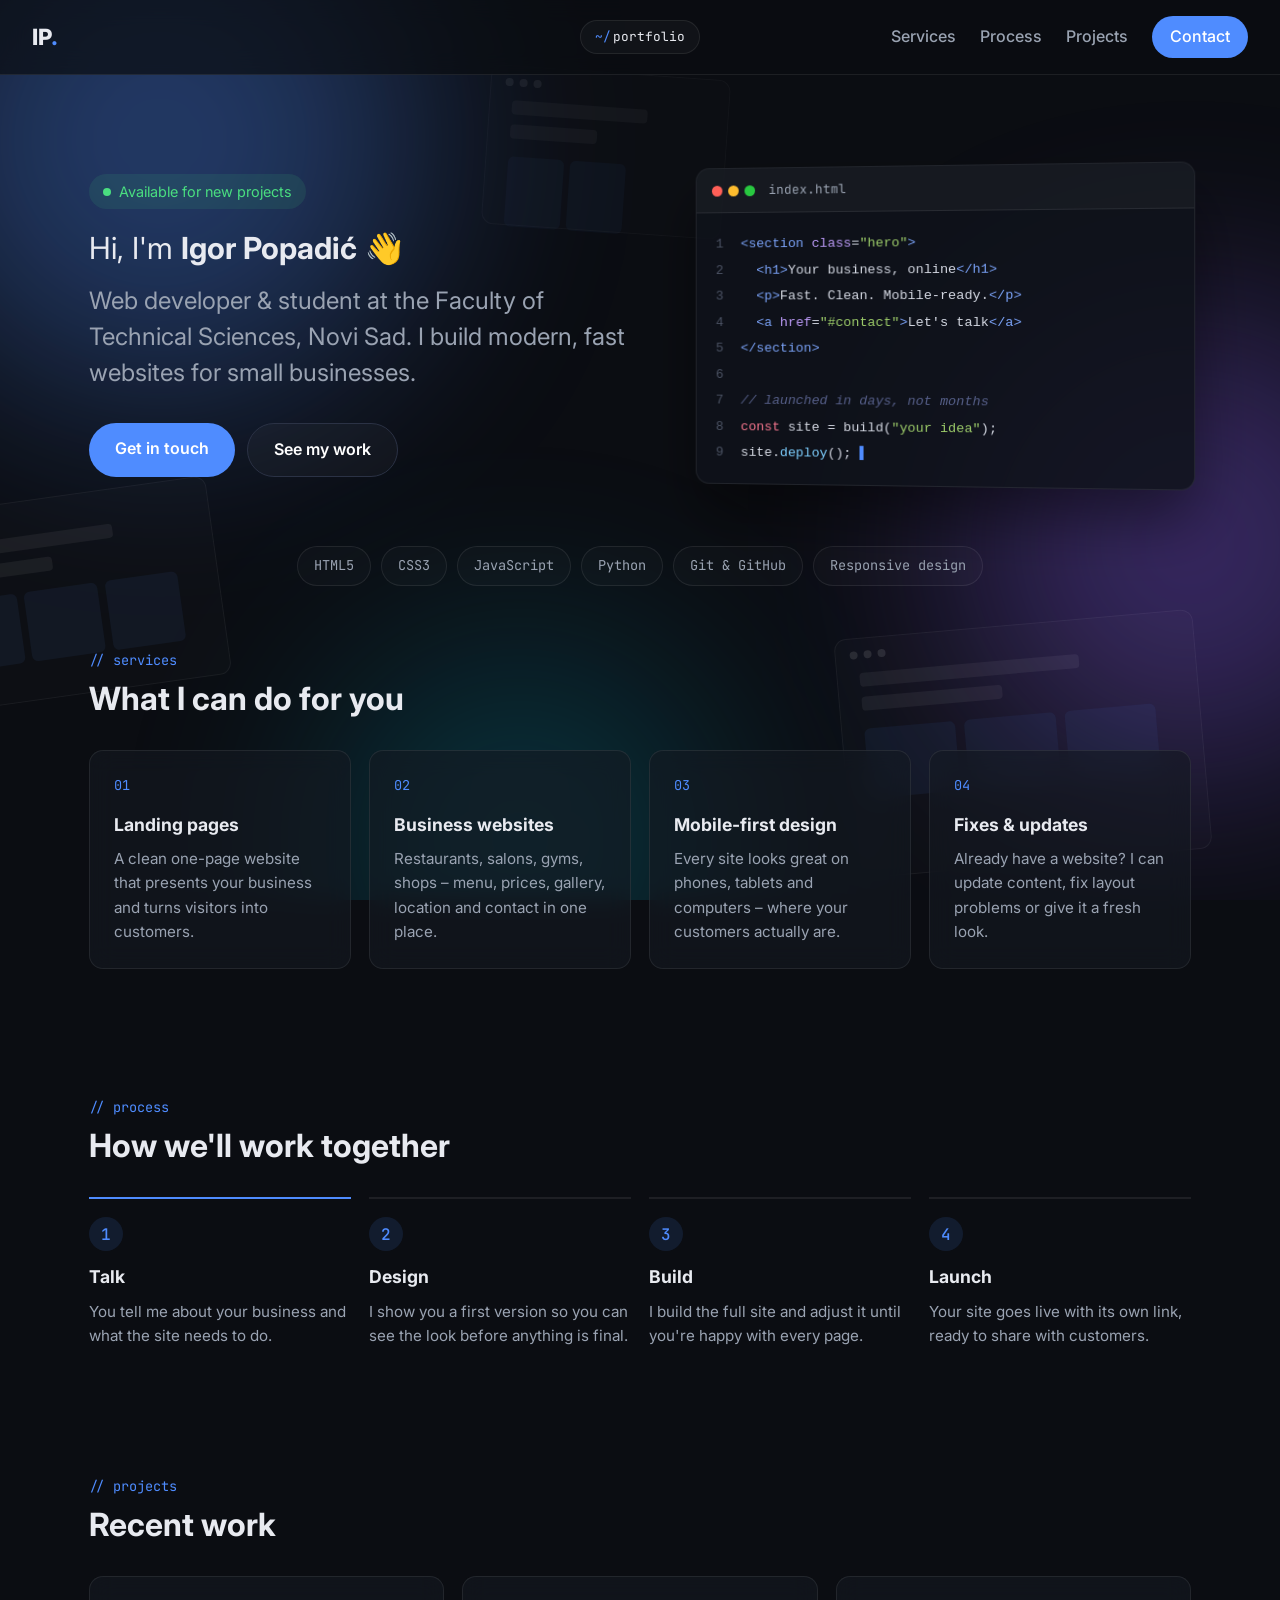
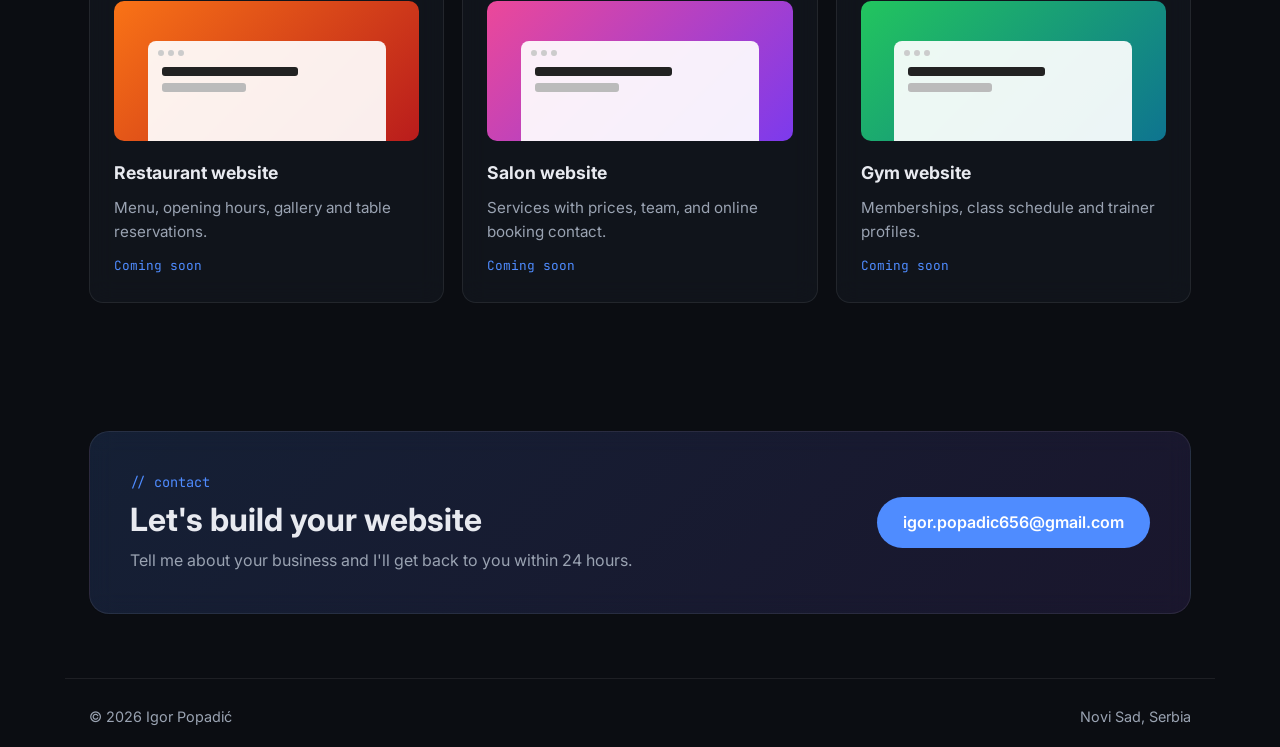
==== index.html @ db7d42ee "Add files via upload" ====
<!DOCTYPE html>
<html lang="en">
<head>
  <meta charset="UTF-8">
  <meta name="viewport" content="width=device-width, initial-scale=1.0">
  <title>Igor Popadić – Web Developer</title>
  <meta name="description" content="Igor Popadić – web developer building modern, fast websites for small businesses.">
  <link rel="preconnect" href="https://fonts.googleapis.com">
  <link rel="preconnect" href="https://fonts.gstatic.com" crossorigin>
  <link href="https://fonts.googleapis.com/css2?family=Inter:wght@400;500;600;800&family=JetBrains+Mono:wght@400;500&display=swap" rel="stylesheet">
  <link rel="stylesheet" href="style.css">
</head>
<body>

  <!-- ===== POZADINA: obojene "svjetlosti" i providne sjenke sajtova =====
       Ovo je samo ukras, ne utiče na sadržaj. Ako ti ne treba, obriši cijeli <div class="bg">. -->
  <div class="bg" aria-hidden="true">
    <div class="glow g1"></div>
    <div class="glow g2"></div>
    <div class="glow g3"></div>

    <div class="ghost w1"><i></i><b></b><b class="short"></b><span></span><span></span><span></span></div>
    <div class="ghost w2"><i></i><b></b><b class="short"></b><span></span><span></span></div>
    <div class="ghost w3"><i></i><b></b><b class="short"></b><span></span><span></span><span></span></div>
  </div>

  <!-- ===== NAVIGACIJA (meni na vrhu) ===== -->
  <header class="nav">
   <div class="nav-inner">
    <a href="#top" class="logo">IP<span>.</span></a>

    <!-- Sredina menija: natpis "portfolio" programerskim slovima -->
    <div class="nav-status">
      <span class="prompt">~/</span><span>portfolio</span>
    </div>

    <nav>
      <a href="#services">Services</a>
      <a href="#process">Process</a>
      <a href="#projects">Projects</a>
      <a href="#contact" class="btn btn-small">Contact</a>
    </nav>
   </div>
  </header>

  <!-- ===== HERO (prvo što posjetilac vidi): lijevo tekst, desno "editor" ===== -->
  <section class="hero" id="top">
    <div class="hero-text">
      <p class="tag"><span class="dot"></span> Available for new projects</p>
      <h1 class="hello">Hi, I'm <strong>Igor Popadić</strong> 👋</h1>
      <p class="subtitle">
        Web developer &amp; student at the Faculty of Technical Sciences, Novi Sad.
        I build modern, fast websites for small businesses.
      </p>
      <div class="hero-buttons">
        <a href="#contact" class="btn">Get in touch</a>
        <a href="#projects" class="btn btn-outline">See my work</a>
      </div>
    </div>

    <!-- Prozor koji izgleda kao VS Code -->
    <div class="editor" aria-hidden="true">
      <div class="editor-bar">
        <span class="dots"><i></i><i></i><i></i></span>
        <span class="file">index.html</span>
      </div>
<pre><code><span class="ln">1</span><span class="t">&lt;section</span> <span class="a">class</span>=<span class="s">"hero"</span><span class="t">&gt;</span>
<span class="ln">2</span>  <span class="t">&lt;h1&gt;</span>Your business, online<span class="t">&lt;/h1&gt;</span>
<span class="ln">3</span>  <span class="t">&lt;p&gt;</span>Fast. Clean. Mobile-ready.<span class="t">&lt;/p&gt;</span>
<span class="ln">4</span>  <span class="t">&lt;a</span> <span class="a">href</span>=<span class="s">"#contact"</span><span class="t">&gt;</span>Let's talk<span class="t">&lt;/a&gt;</span>
<span class="ln">5</span><span class="t">&lt;/section&gt;</span>
<span class="ln">6</span>
<span class="ln">7</span><span class="c">// launched in days, not months</span>
<span class="ln">8</span><span class="k">const</span> site = build(<span class="s">"your idea"</span>);
<span class="ln">9</span>site.<span class="f">deploy</span>(); <span class="cursor">▌</span></code></pre>
    </div>
  </section>

  <!-- ===== TEHNOLOGIJE (traka s alatima koje koristiš) ===== -->
  <div class="stack">
    <span>HTML5</span>
    <span>CSS3</span>
    <span>JavaScript</span>
    <span>Python</span>
    <span>Git &amp; GitHub</span>
    <span>Responsive design</span>
  </div>

  <!-- ===== USLUGE (šta nudiš) ===== -->
  <section id="services">
    <div class="section-head">
      <p class="eyebrow">// services</p>
      <h2>What I can do for you</h2>
    </div>
    <div class="grid grid-4">
      <div class="card">
        <div class="icon">01</div>
        <h3>Landing pages</h3>
        <p>A clean one-page website that presents your business and turns visitors into customers.</p>
      </div>
      <div class="card">
        <div class="icon">02</div>
        <h3>Business websites</h3>
        <p>Restaurants, salons, gyms, shops – menu, prices, gallery, location and contact in one place.</p>
      </div>
      <div class="card">
        <div class="icon">03</div>
        <h3>Mobile-first design</h3>
        <p>Every site looks great on phones, tablets and computers – where your customers actually are.</p>
      </div>
      <div class="card">
        <div class="icon">04</div>
        <h3>Fixes &amp; updates</h3>
        <p>Already have a website? I can update content, fix layout problems or give it a fresh look.</p>
      </div>
    </div>
  </section>

  <!-- ===== KAKO RADIŠ (proces u 4 koraka) ===== -->
  <section id="process">
    <div class="section-head">
      <p class="eyebrow">// process</p>
      <h2>How we'll work together</h2>
    </div>
    <ol class="steps">
      <li>
        <span class="step-num">1</span>
        <h3>Talk</h3>
        <p>You tell me about your business and what the site needs to do.</p>
      </li>
      <li>
        <span class="step-num">2</span>
        <h3>Design</h3>
        <p>I show you a first version so you can see the look before anything is final.</p>
      </li>
      <li>
        <span class="step-num">3</span>
        <h3>Build</h3>
        <p>I build the full site and adjust it until you're happy with every page.</p>
      </li>
      <li>
        <span class="step-num">4</span>
        <h3>Launch</h3>
        <p>Your site goes live with its own link, ready to share with customers.</p>
      </li>
    </ol>
  </section>

  <!-- ===== PROJEKTI (ovdje dodaješ svoje radove) ===== -->
  <section id="projects">
    <div class="section-head">
      <p class="eyebrow">// projects</p>
      <h2>Recent work</h2>
    </div>
    <div class="grid grid-3">
      <!-- Kad napravimo novi sajt, kopiraš jedan ovakav "card" blok i promijeniš tekst i link -->
      <div class="card project">
        <div class="project-preview p1">
          <div class="mini"><i></i><b></b><b class="short"></b></div>
        </div>
        <h3>Restaurant website</h3>
        <p>Menu, opening hours, gallery and table reservations.</p>
        <span class="soon">Coming soon</span>
      </div>
      <div class="card project">
        <div class="project-preview p2">
          <div class="mini"><i></i><b></b><b class="short"></b></div>
        </div>
        <h3>Salon website</h3>
        <p>Services with prices, team, and online booking contact.</p>
        <span class="soon">Coming soon</span>
      </div>
      <div class="card project">
        <div class="project-preview p3">
          <div class="mini"><i></i><b></b><b class="short"></b></div>
        </div>
        <h3>Gym website</h3>
        <p>Memberships, class schedule and trainer profiles.</p>
        <span class="soon">Coming soon</span>
      </div>
    </div>
  </section>

  <!-- ===== KONTAKT ===== -->
  <section id="contact">
    <div class="contact-box">
      <div>
        <p class="eyebrow">// contact</p>
        <h2>Let's build your website</h2>
        <p>Tell me about your business and I'll get back to you within 24 hours.</p>
      </div>
      <a href="mailto:igor.popadic656@gmail.com" class="btn">igor.popadic656@gmail.com</a>
    </div>
  </section>

  <footer>
    <span>© <span id="year"></span> Igor Popadić</span>
    <span>Novi Sad, Serbia</span>
  </footer>

  <script>
    // Automatski upisuje trenutnu godinu u footer
    document.getElementById("year").textContent = new Date().getFullYear();  </script>
</body>
</html>
---- style.css ----
/* ===== OSNOVNE BOJE I PODEŠAVANJA =====
   Ako hoćeš drugu boju sajta, promijeni samo --accent ispod. */
:root {
  --bg: #0b0d12;
  --card: rgba(21, 25, 34, 0.6);
  --border: rgba(255, 255, 255, 0.08);
  --text: #e8eaf0;
  --muted: #9aa3b2;
  --accent: #4f8cff;
  --radius: 14px;
  --mono: "JetBrains Mono", monospace;
}

* { box-sizing: border-box; margin: 0; padding: 0; }

html { scroll-behavior: smooth; }

body {
  font-family: "Inter", system-ui, sans-serif;
  background: var(--bg);
  color: var(--text);
  line-height: 1.6;
}

a { color: inherit; text-decoration: none; }

section {
  max-width: 1150px;
  margin: 0 auto;
  padding: 64px 24px;
}

h2 { font-size: 2rem; line-height: 1.2; }
h3 { font-size: 1.1rem; margin-bottom: 8px; }

/* Naslov sekcije: mali "komentar" iznad velikog naslova */
.section-head { margin-bottom: 32px; }
.eyebrow {
  font-family: var(--mono);
  font-size: 0.85rem;
  color: var(--accent);
  margin-bottom: 8px;
}

/* ===== POZADINA (svjetlosti + sjenke sajtova) ===== */
.bg {
  position: fixed;
  inset: 0;
  z-index: -1;          /* stoji iza svega */
  overflow: hidden;
  pointer-events: none; /* ne smeta klikovima */
}

/* Obojene mrlje svjetlosti */
.glow {
  position: absolute;
  border-radius: 50%;
  filter: blur(110px);
  opacity: 0.35;
  animation: float 18s ease-in-out infinite alternate;
}
.g1 { width: 520px; height: 520px; background: #4f8cff; top: -120px; left: -100px; }
.g2 { width: 460px; height: 460px; background: #8b5cf6; top: 35%; right: -140px; animation-delay: -6s; }
.g3 { width: 400px; height: 400px; background: #06b6d4; bottom: -140px; left: 25%; opacity: 0.22; animation-delay: -12s; }

/* Providni "prozori" sajtova */
.ghost {
  position: absolute;
  width: 360px;
  height: 240px;
  border: 1px solid rgba(255, 255, 255, 0.07);
  border-radius: 12px;
  background: rgba(255, 255, 255, 0.02);
  padding: 34px 22px 22px;
  opacity: 0.7;
  animation: drift 22s ease-in-out infinite alternate;
}
.ghost i {
  position: absolute;
  top: 12px; left: 14px;
  width: 8px; height: 8px;
  border-radius: 50%;
  background: rgba(255, 255, 255, 0.15);
  box-shadow: 14px 0 rgba(255, 255, 255, 0.15), 28px 0 rgba(255, 255, 255, 0.15);
}
.ghost b {
  display: block;
  height: 14px;
  width: 70%;
  margin-bottom: 10px;
  border-radius: 4px;
  background: rgba(255, 255, 255, 0.08);
}
.ghost b.short { width: 45%; margin-bottom: 18px; }
.ghost span {
  display: inline-block;
  width: 29%;
  height: 70px;
  margin-right: 3%;
  border-radius: 6px;
  background: rgba(79, 140, 255, 0.09);
}
.w1 { top: 55%; left: -80px; transform: rotate(-8deg); width: 300px; height: 200px; }
.w2 { top: 8%;  left: 38%;  transform: rotate(4deg); width: 240px; height: 160px; opacity: 0.4; animation-delay: -7s; }
.w3 { bottom: 4%; right: 6%; transform: rotate(-5deg); animation-delay: -14s; }

@keyframes float { to { transform: translate(60px, 40px) scale(1.1); } }
@keyframes drift { to { translate: 0 -30px; } }

/* ===== NAVIGACIJA ===== */
.nav {
  position: sticky;
  top: 0;
  z-index: 10;
  background: rgba(11, 13, 18, 0.7);
  backdrop-filter: blur(12px);
  border-bottom: 1px solid var(--border);
}
/* meni ide preko cijele širine: lijevo logo, sredina terminal, desno linkovi */
.nav-inner {
  padding: 16px 32px;
  display: grid;
  grid-template-columns: 1fr auto 1fr; /* lijevo logo, sredina status, desno meni */
  align-items: center;
  gap: 20px;
}
.nav-inner nav { justify-self: end; }
.nav-status {
  display: flex;
  align-items: center;
  gap: 2px;
  font-family: var(--mono);
  font-size: 0.8rem;
  color: var(--muted);
  padding: 6px 14px;
  border: 1px solid var(--border);
  border-radius: 999px;
  background: rgba(255, 255, 255, 0.03);
}
.nav-status .prompt { color: var(--accent); }
.nav-status span:nth-child(2) { color: var(--text); }
.logo { font-weight: 800; font-size: 1.4rem; }
.logo span { color: var(--accent); }
.nav nav { display: flex; gap: 24px; align-items: center; }
.nav nav a { color: var(--muted); font-weight: 500; }
.nav nav a:hover { color: var(--text); }

/* ===== DUGMAD ===== */
.btn {
  display: inline-block;
  background: var(--accent);
  color: #fff !important;
  padding: 13px 26px;
  border-radius: 999px;
  font-weight: 600;
  transition: transform 0.2s, box-shadow 0.2s;
}
.btn:hover {
  transform: translateY(-2px);
  box-shadow: 0 8px 24px rgba(79, 140, 255, 0.35);
}
.btn-small { padding: 8px 18px; }
.btn-outline {
  background: rgba(255, 255, 255, 0.03);
  border: 1px solid #2b3245;
}

/* ===== HERO: dvije kolone ===== */
.hero {
  display: grid;
  grid-template-columns: 1.1fr 1fr;
  gap: 48px;
  align-items: center;
  padding-top: 90px;
  padding-bottom: 60px;
}
.tag {
  display: inline-flex;
  align-items: center;
  gap: 8px;
  color: #4ade80;
  background: rgba(74, 222, 128, 0.1);
  padding: 6px 14px;
  border-radius: 999px;
  font-size: 0.9rem;
  margin-bottom: 20px;
}
.dot {
  width: 8px; height: 8px;
  border-radius: 50%;
  background: #4ade80;
  animation: pulse 2s infinite;
}
@keyframes pulse {
  0%   { box-shadow: 0 0 0 0 rgba(74, 222, 128, 0.6); }
  100% { box-shadow: 0 0 0 10px rgba(74, 222, 128, 0); }
}
/* "Hi, I'm Igor Popadić" — mala slova, ime malo deblje */
.hero h1.hello {
  font-size: 1.9rem;
  font-weight: 400;
  line-height: 1.3;
  color: var(--text);
  background: none;
  -webkit-background-clip: initial;
  background-clip: initial;
  margin-bottom: 14px;
}
.hello strong {
  font-weight: 700;
  color: var(--text);
}
.hero h1 {
  font-size: clamp(2.6rem, 6vw, 4.6rem);
  font-weight: 800;
  line-height: 1.05;
  background: linear-gradient(90deg, #fff, var(--accent));
  -webkit-background-clip: text;
  background-clip: text;
  color: transparent;
}
.subtitle {
  font-size: 1.5rem;
  line-height: 1.5;
  color: var(--muted);
  max-width: 560px;
  margin: 0 0 32px;
}
.hero-buttons { display: flex; gap: 12px; flex-wrap: wrap; }

/* ===== EDITOR PROZOR (kao VS Code) ===== */
.editor {
  background: rgba(15, 18, 26, 0.85);
  border: 1px solid var(--border);
  border-radius: var(--radius);
  box-shadow: 0 30px 60px rgba(0, 0, 0, 0.45);
  overflow: hidden;
  transform: perspective(1200px) rotateY(-6deg);
}
.editor-bar {
  display: flex;
  align-items: center;
  gap: 14px;
  padding: 12px 16px;
  background: rgba(255, 255, 255, 0.03);
  border-bottom: 1px solid var(--border);
}
.dots { display: flex; gap: 6px; }
.dots i { width: 11px; height: 11px; border-radius: 50%; background: #ff5f57; }
.dots i:nth-child(2) { background: #febc2e; }
.dots i:nth-child(3) { background: #28c840; }
.file {
  font-family: var(--mono);
  font-size: 0.8rem;
  color: var(--muted);
}
.editor pre {
  padding: 18px 20px;
  font-family: var(--mono);
  font-size: 0.85rem;
  line-height: 1.8;
  overflow-x: auto;
  color: #d4d8e2;
}
.ln { display: inline-block; width: 26px; color: #4a5162; user-select: none; }
.t { color: #7aa2f7; }   /* tagovi */
.a { color: #bb9af7; }   /* atributi */
.s { color: #9ece6a; }   /* tekst u navodnicima */
.c { color: #565f89; font-style: italic; } /* komentar */
.k { color: #f7768e; }   /* ključna riječ */
.f { color: #7dcfff; }   /* funkcija */
.cursor { color: var(--accent); animation: blink 1s steps(1) infinite; }
@keyframes blink { 50% { opacity: 0; } }

/* ===== TRAKA S TEHNOLOGIJAMA ===== */
.stack {
  max-width: 1150px;
  margin: 0 auto;
  padding: 0 24px;
  display: flex;
  flex-wrap: wrap;
  gap: 10px;
  justify-content: center;
}
.stack span {
  font-family: var(--mono);
  font-size: 0.85rem;
  color: var(--muted);
  padding: 8px 16px;
  border: 1px solid var(--border);
  border-radius: 999px;
  background: rgba(255, 255, 255, 0.02);
}

/* ===== KARTICE ===== */
.grid { display: grid; gap: 18px; }
.grid-4 { grid-template-columns: repeat(4, 1fr); }
.grid-3 { grid-template-columns: repeat(3, 1fr); }

.card {
  background: var(--card);
  backdrop-filter: blur(12px);
  border: 1px solid var(--border);
  border-radius: var(--radius);
  padding: 24px;
  transition: transform 0.2s, border-color 0.2s;
}
.card:hover { transform: translateY(-4px); border-color: var(--accent); }
.card p { color: var(--muted); font-size: 0.95rem; }
.icon {
  font-family: var(--mono);
  font-size: 0.85rem;
  color: var(--accent);
  margin-bottom: 14px;
}

/* ===== PROCES (4 koraka) ===== */
.steps {
  list-style: none;
  display: grid;
  grid-template-columns: repeat(4, 1fr);
  gap: 18px;
  counter-reset: none;
}
.steps li {
  position: relative;
  padding-top: 18px;
  border-top: 2px solid var(--border);
}
.steps li:first-child { border-top-color: var(--accent); }
.step-num {
  display: inline-flex;
  align-items: center;
  justify-content: center;
  width: 34px; height: 34px;
  border-radius: 50%;
  background: rgba(79, 140, 255, 0.12);
  color: var(--accent);
  font-family: var(--mono);
  font-weight: 500;
  margin-bottom: 12px;
}
.steps p { color: var(--muted); font-size: 0.95rem; }

/* ===== PROJEKTI ===== */
.project-preview {
  height: 140px;
  border-radius: 10px;
  margin-bottom: 18px;
  display: flex;
  align-items: flex-end;
  justify-content: center;
  overflow: hidden;
}
.p1 { background: linear-gradient(135deg, #f97316, #b91c1c); }
.p2 { background: linear-gradient(135deg, #ec4899, #7c3aed); }
.p3 { background: linear-gradient(135deg, #22c55e, #0e7490); }

/* mali "sajt" unutar slike projekta */
.mini {
  position: relative;
  width: 78%;
  height: 100px;
  background: rgba(255, 255, 255, 0.92);
  border-radius: 8px 8px 0 0;
  padding: 26px 14px 0;
}
.mini i {
  position: absolute;
  top: 9px; left: 10px;
  width: 6px; height: 6px;
  border-radius: 50%;
  background: #ccc;
  box-shadow: 10px 0 #ccc, 20px 0 #ccc;
}
.mini b {
  display: block;
  height: 9px;
  width: 65%;
  border-radius: 3px;
  background: #222;
  margin-bottom: 7px;
}
.mini b.short { width: 40%; background: #bbb; }

.soon {
  display: inline-block;
  margin-top: 12px;
  font-family: var(--mono);
  font-size: 0.8rem;
  color: var(--accent);
}

/* ===== KONTAKT ===== */
.contact-box {
  display: flex;
  justify-content: space-between;
  align-items: center;
  gap: 24px;
  flex-wrap: wrap;
  padding: 40px;
  border-radius: 20px;
  border: 1px solid var(--border);
  background: linear-gradient(135deg, rgba(79, 140, 255, 0.15), rgba(139, 92, 246, 0.12));
  backdrop-filter: blur(12px);
}
.contact-box p:not(.eyebrow) { color: var(--muted); margin-top: 8px; }

footer {
  max-width: 1150px;
  margin: 0 auto;
  display: flex;
  justify-content: space-between;
  padding: 26px 24px 36px;
  color: var(--muted);
  border-top: 1px solid var(--border);
  font-size: 0.9rem;
}

/* ===== TABLET ===== */
@media (max-width: 960px) {
  .hero { grid-template-columns: 1fr; padding-top: 60px; }
  .editor { transform: none; }
  .nav-status { display: none; }
  .nav-inner { grid-template-columns: 1fr auto; }
  .grid-4, .steps { grid-template-columns: repeat(2, 1fr); }
  .grid-3 { grid-template-columns: 1fr 1fr; }
}

/* ===== TELEFON ===== */
@media (max-width: 600px) {
  .nav-inner { padding: 12px 18px; }
  .nav nav { gap: 14px; }
  .nav nav a:not(.btn) { display: none; }
  section { padding: 48px 18px; }
  .grid-4, .grid-3, .steps { grid-template-columns: 1fr; }
  .contact-box { padding: 28px; }
  footer { flex-direction: column; gap: 6px; }
}
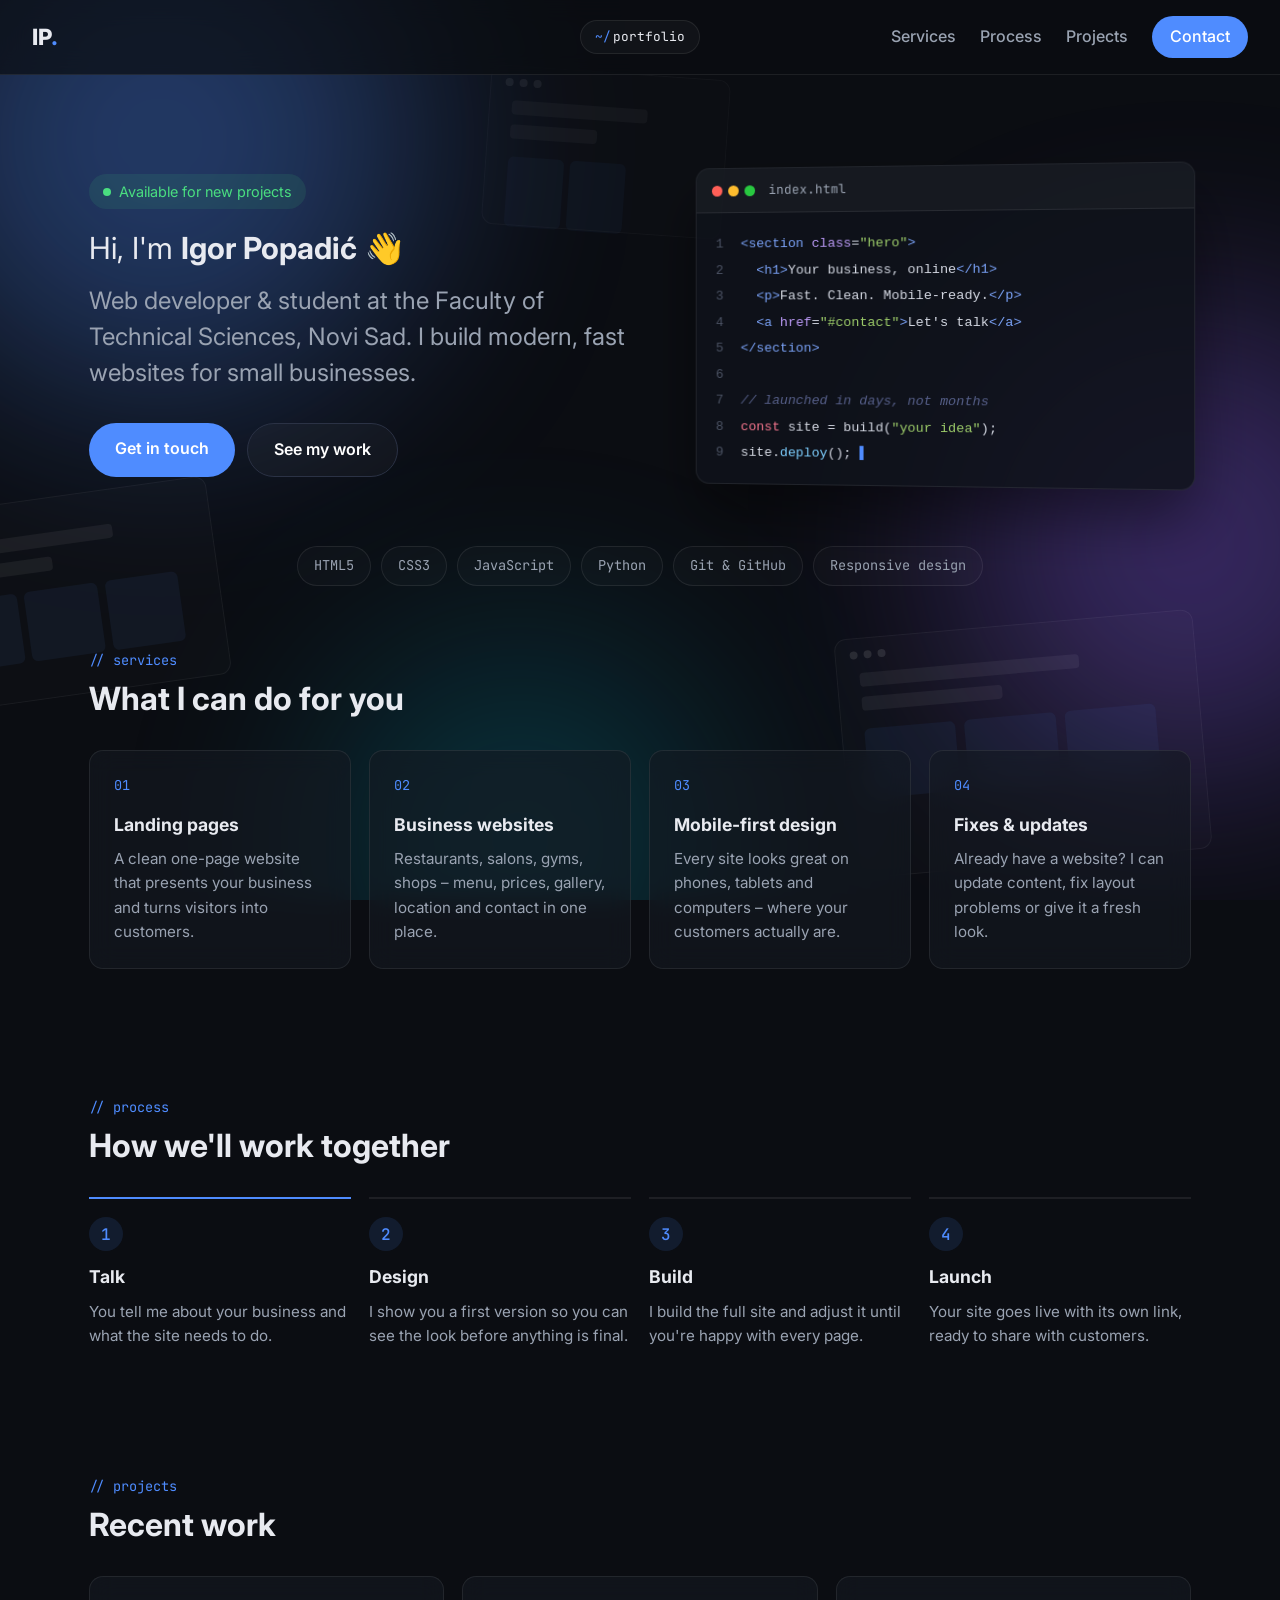
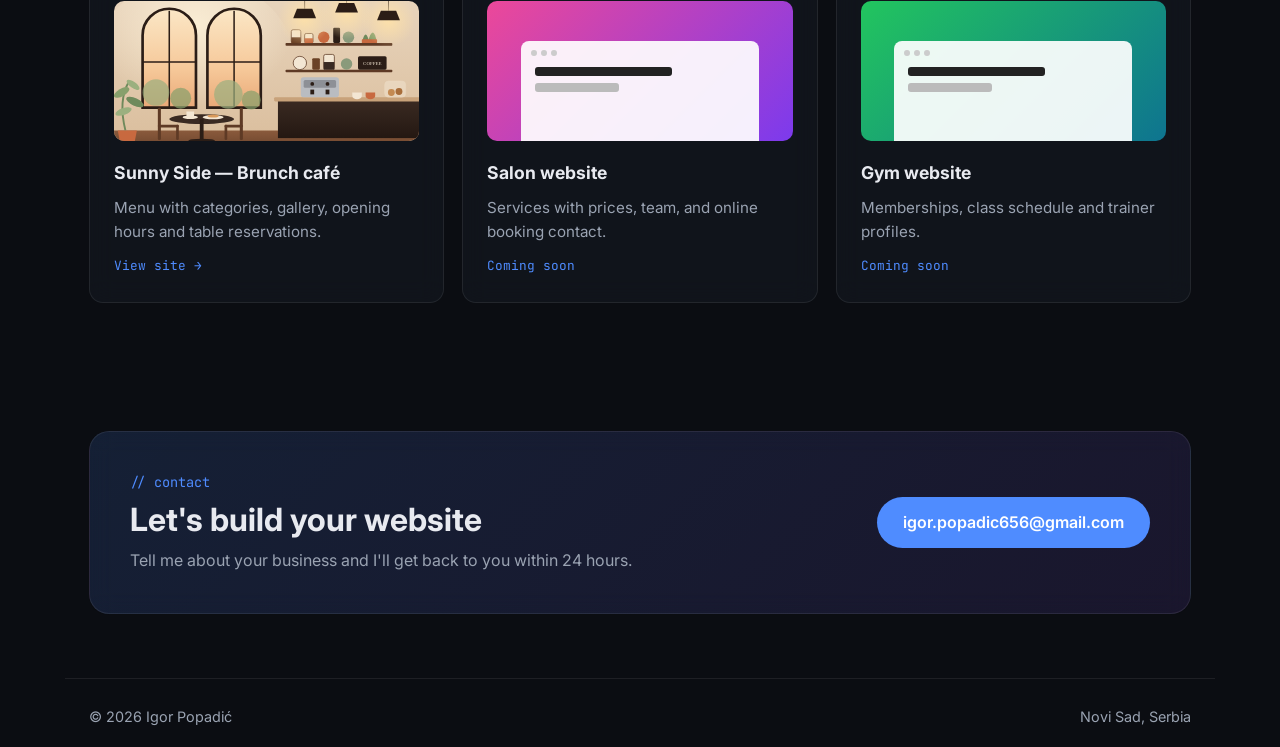
==== commit f3eb87b3: "Add files via upload" ====
--- a/index.html
+++ b/index.html
@@ -154,14 +154,14 @@
     </div>
     <div class="grid grid-3">
       <!-- Kad napravimo novi sajt, kopiraš jedan ovakav "card" blok i promijeniš tekst i link -->
-      <div class="card project">
-        <div class="project-preview p1">
-          <div class="mini"><i></i><b></b><b class="short"></b></div>
+      <a class="card project" href="cafe/index.html" target="_blank">
+        <div class="project-preview shot">
+          <img src="cafe/img/interior.svg" alt="Sunny Side café website">
         </div>
-        <h3>Restaurant website</h3>
-        <p>Menu, opening hours, gallery and table reservations.</p>
-        <span class="soon">Coming soon</span>
-      </div>
+        <h3>Sunny Side — Brunch café</h3>
+        <p>Menu with categories, gallery, opening hours and table reservations.</p>
+        <span class="soon">View site →</span>
+      </a>
       <div class="card project">
         <div class="project-preview p2">
           <div class="mini"><i></i><b></b><b class="short"></b></div>
--- a/style.css
+++ b/style.css
@@ -353,6 +353,14 @@
   overflow: hidden;
 }
 .p1 { background: linear-gradient(135deg, #f97316, #b91c1c); }
+/* pravi projekat: slika sajta koja se malo uveća na hover */
+.project-preview.shot img {
+  width: 100%;
+  height: 100%;
+  object-fit: cover;
+  transition: transform 0.5s;
+}
+.project:hover .project-preview.shot img { transform: scale(1.08); }
 .p2 { background: linear-gradient(135deg, #ec4899, #7c3aed); }
 .p3 { background: linear-gradient(135deg, #22c55e, #0e7490); }
 
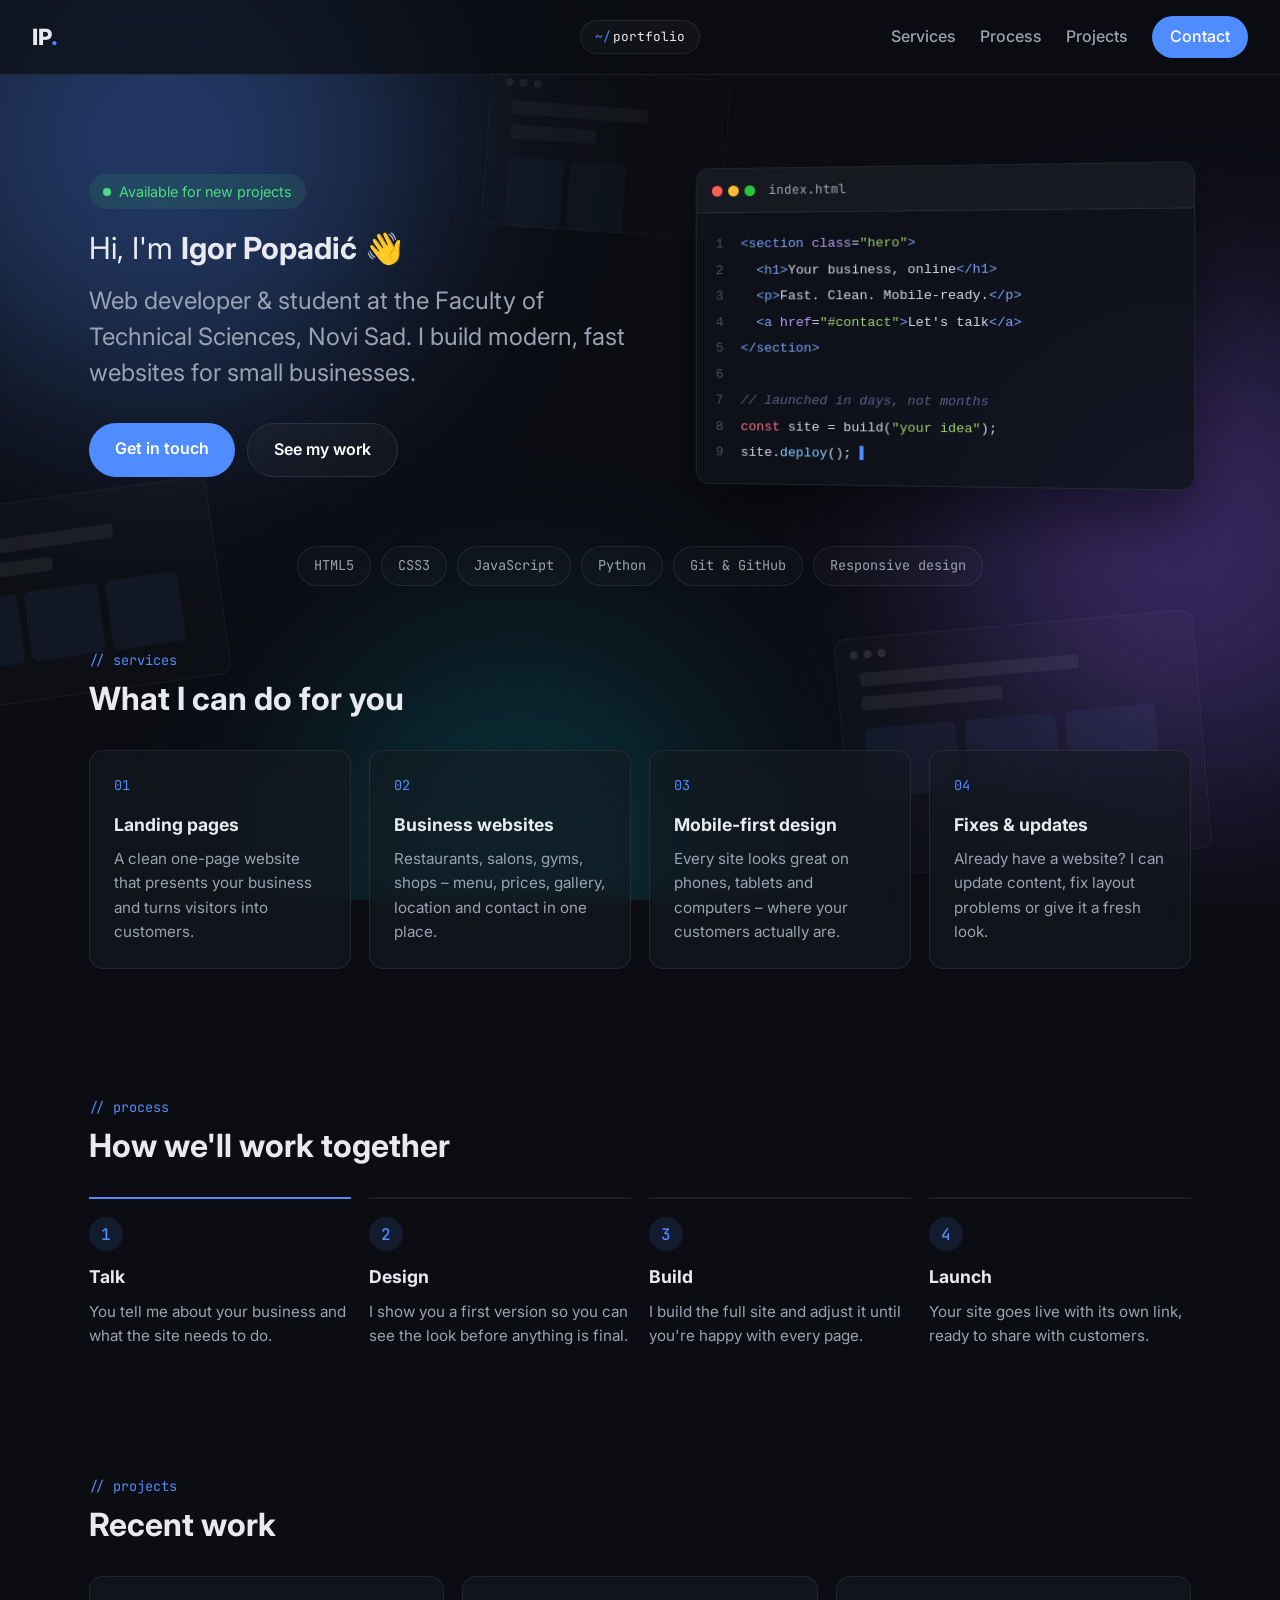
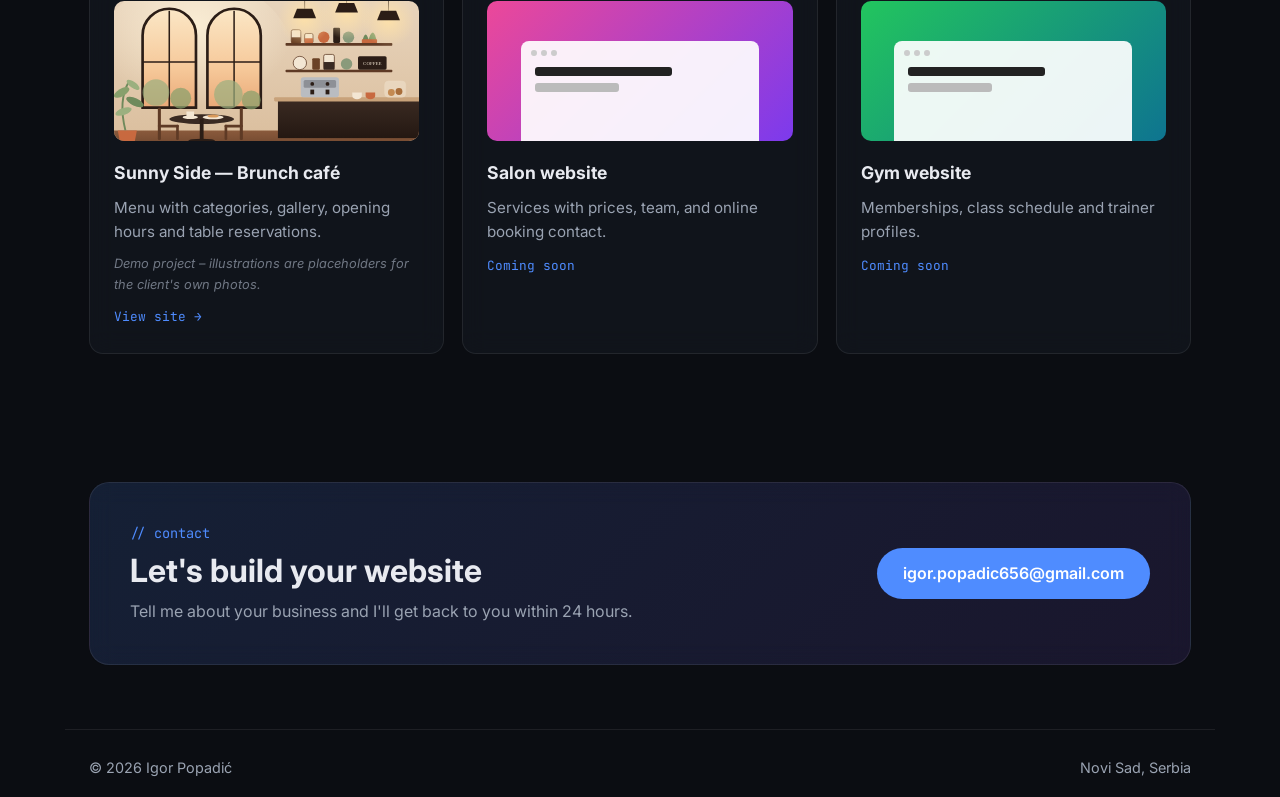
==== commit 2f31cd62: "Add files via upload" ====
--- a/index.html
+++ b/index.html
@@ -160,6 +160,7 @@
         </div>
         <h3>Sunny Side — Brunch café</h3>
         <p>Menu with categories, gallery, opening hours and table reservations.</p>
+        <p class="note">Demo project – illustrations are placeholders for the client's own photos.</p>
         <span class="soon">View site →</span>
       </a>
       <div class="card project">
--- a/style.css
+++ b/style.css
@@ -391,6 +391,13 @@
 }
 .mini b.short { width: 40%; background: #bbb; }
 
+.card p.note {
+  margin-top: 10px;
+  font-size: 0.8rem;
+  font-style: italic;
+  opacity: 0.7;
+}
+
 .soon {
   display: inline-block;
   margin-top: 12px;
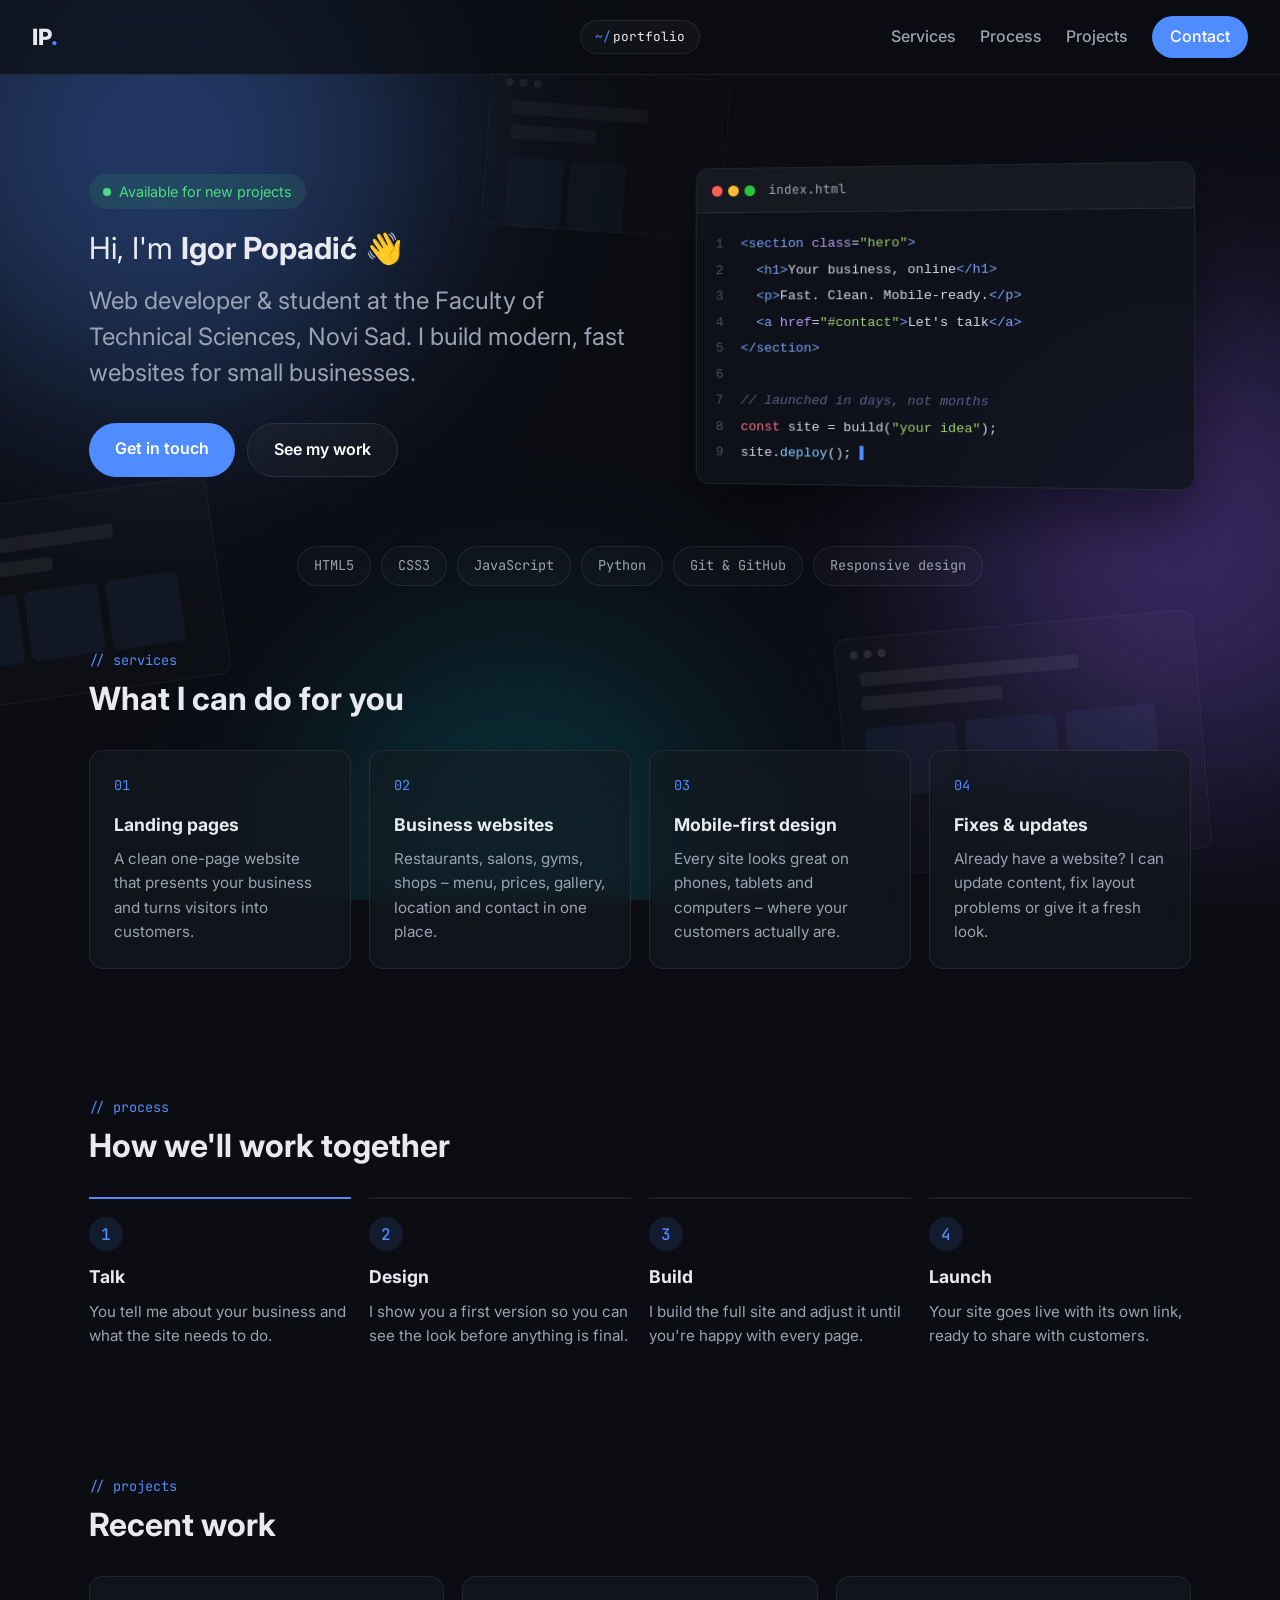
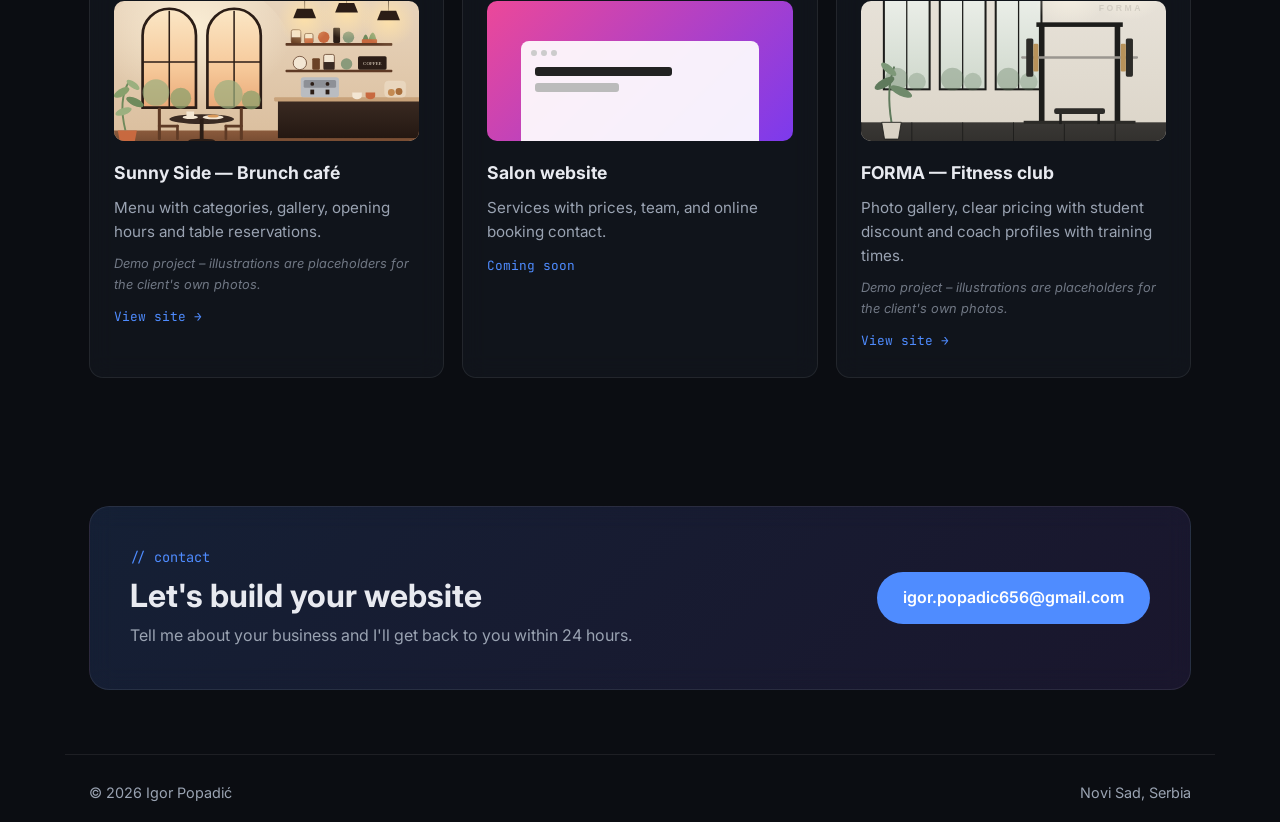
==== commit 0a639673: "Add files via upload" ====
--- a/index.html
+++ b/index.html
@@ -171,14 +171,15 @@
         <p>Services with prices, team, and online booking contact.</p>
         <span class="soon">Coming soon</span>
       </div>
-      <div class="card project">
-        <div class="project-preview p3">
-          <div class="mini"><i></i><b></b><b class="short"></b></div>
+      <a class="card project" href="gym/index.html" target="_blank">
+        <div class="project-preview shot">
+          <img src="gym/img/main-floor.svg" alt="FORMA gym website">
         </div>
-        <h3>Gym website</h3>
-        <p>Memberships, class schedule and trainer profiles.</p>
-        <span class="soon">Coming soon</span>
-      </div>
+        <h3>FORMA — Fitness club</h3>
+        <p>Photo gallery, clear pricing with student discount and coach profiles with training times.</p>
+        <p class="note">Demo project – illustrations are placeholders for the client's own photos.</p>
+        <span class="soon">View site →</span>
+      </a>
     </div>
   </section>
 
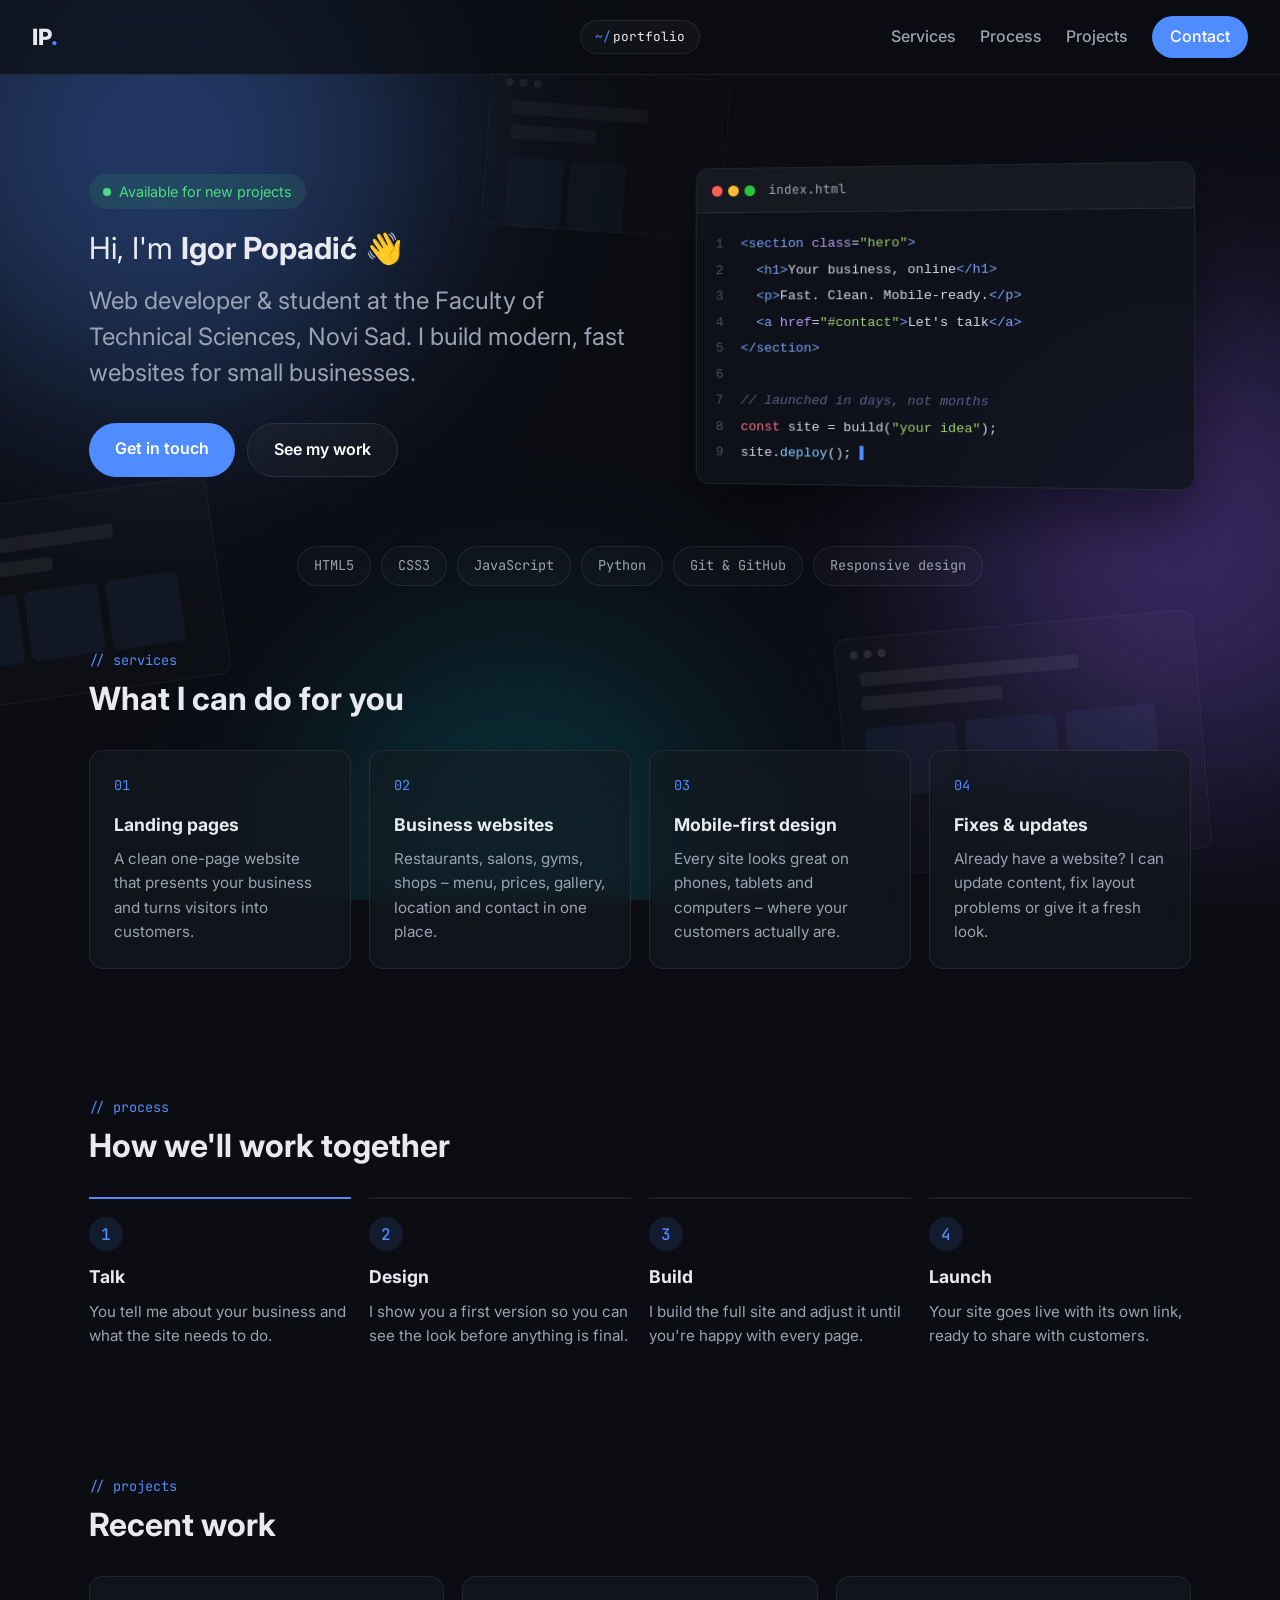
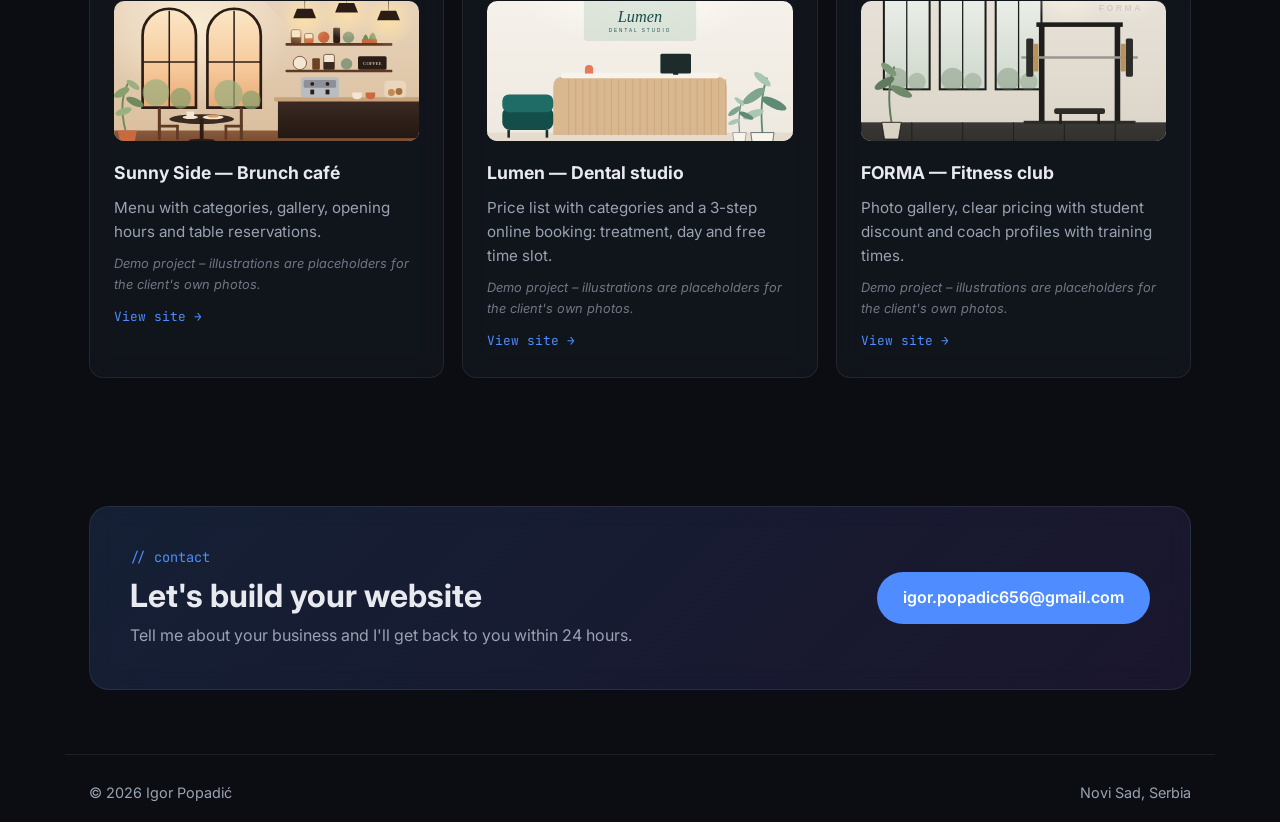
==== commit 44ea0af2: "Add files via upload" ====
--- a/index.html
+++ b/index.html
@@ -163,14 +163,15 @@
         <p class="note">Demo project – illustrations are placeholders for the client's own photos.</p>
         <span class="soon">View site →</span>
       </a>
-      <div class="card project">
-        <div class="project-preview p2">
-          <div class="mini"><i></i><b></b><b class="short"></b></div>
+      <a class="card project" href="dental/index.html" target="_blank">
+        <div class="project-preview shot">
+          <img src="dental/img/reception.svg" alt="Lumen Dental Studio website">
         </div>
-        <h3>Salon website</h3>
-        <p>Services with prices, team, and online booking contact.</p>
-        <span class="soon">Coming soon</span>
-      </div>
+        <h3>Lumen — Dental studio</h3>
+        <p>Price list with categories and a 3-step online booking: treatment, day and free time slot.</p>
+        <p class="note">Demo project – illustrations are placeholders for the client's own photos.</p>
+        <span class="soon">View site →</span>
+      </a>
       <a class="card project" href="gym/index.html" target="_blank">
         <div class="project-preview shot">
           <img src="gym/img/main-floor.svg" alt="FORMA gym website">
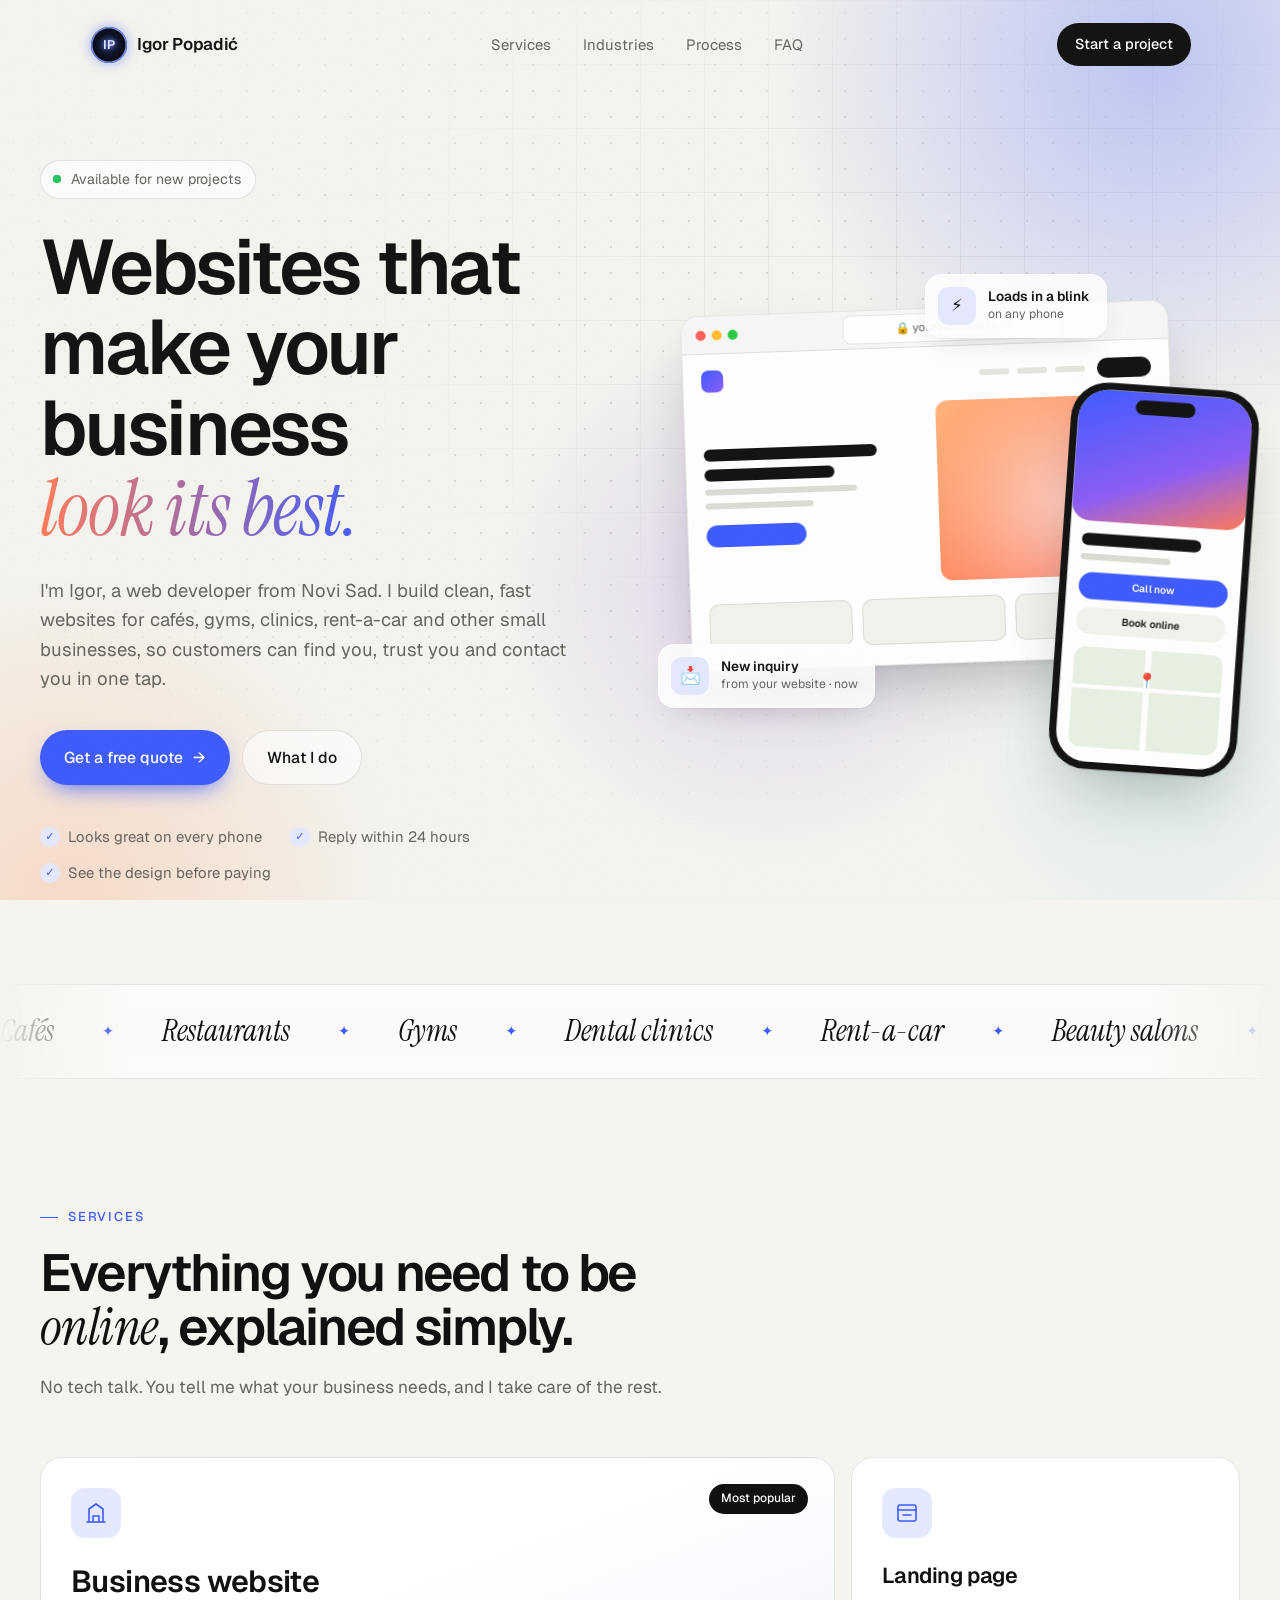
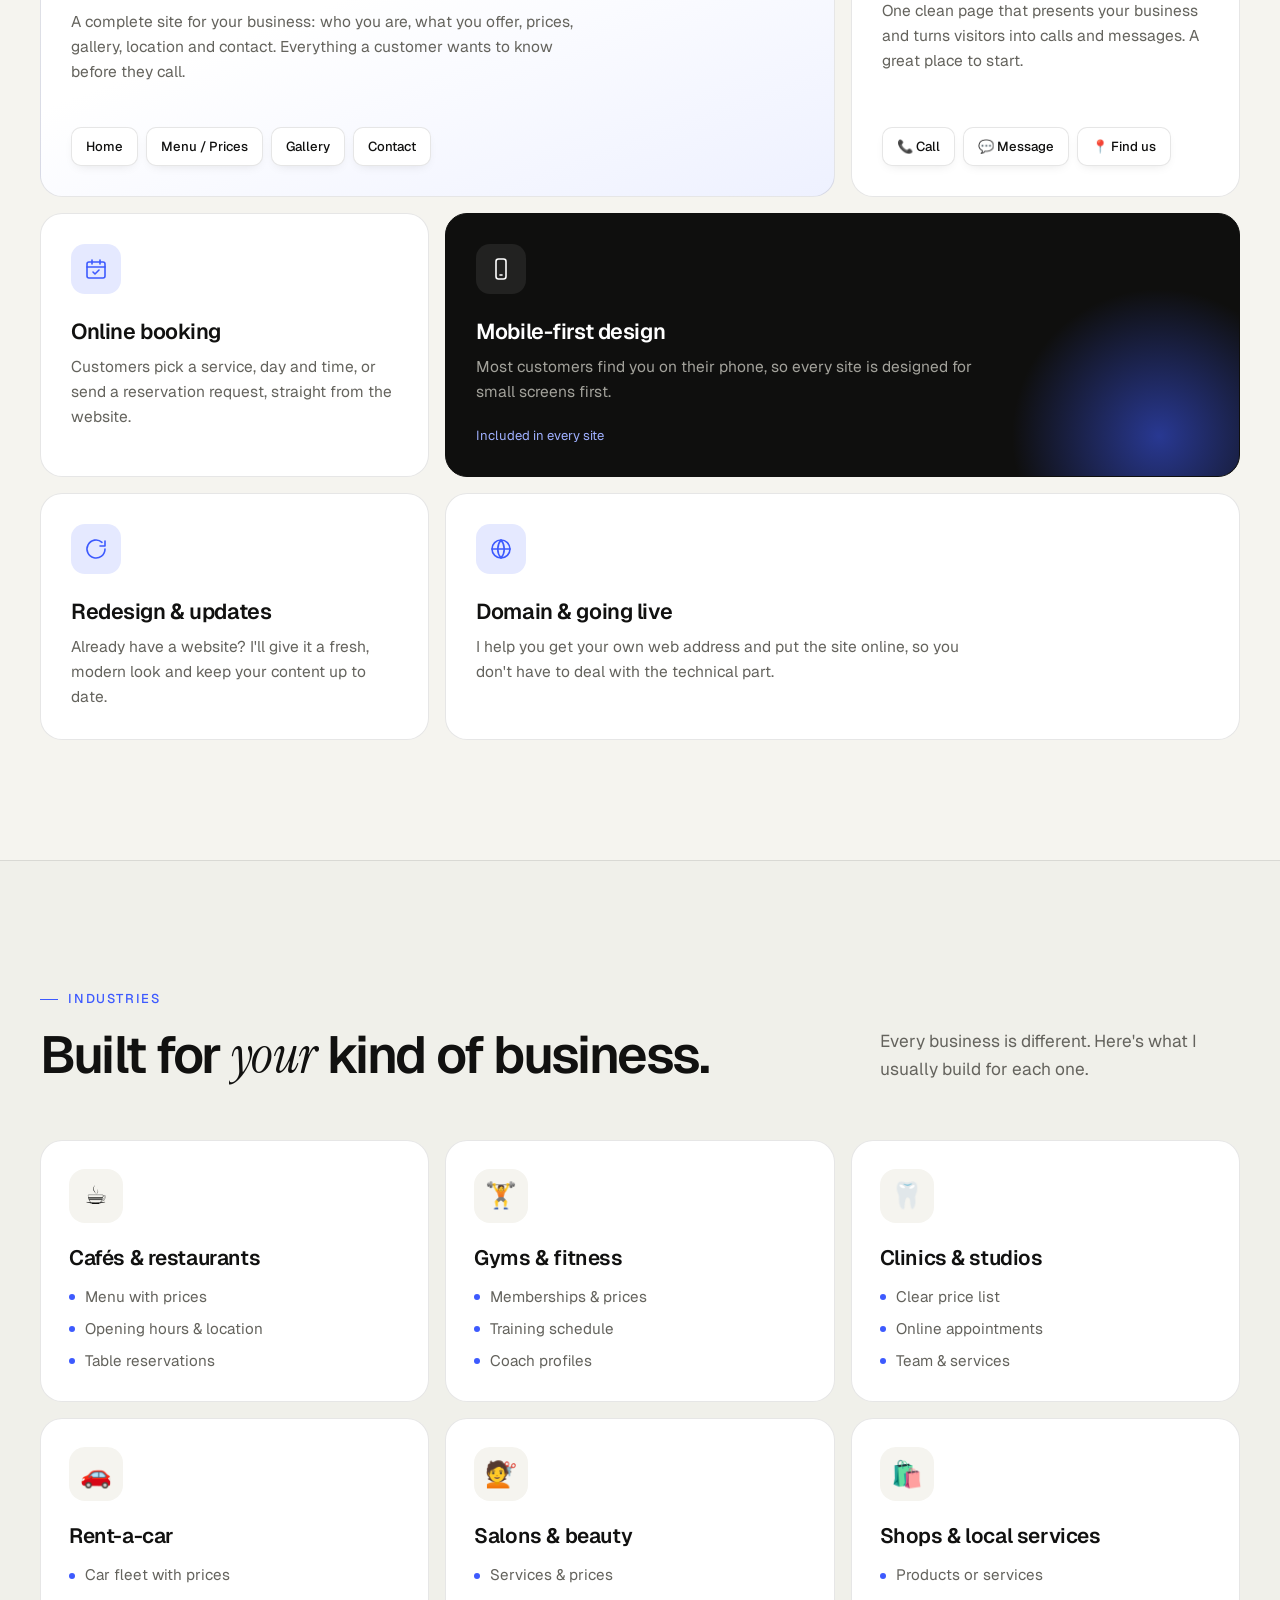
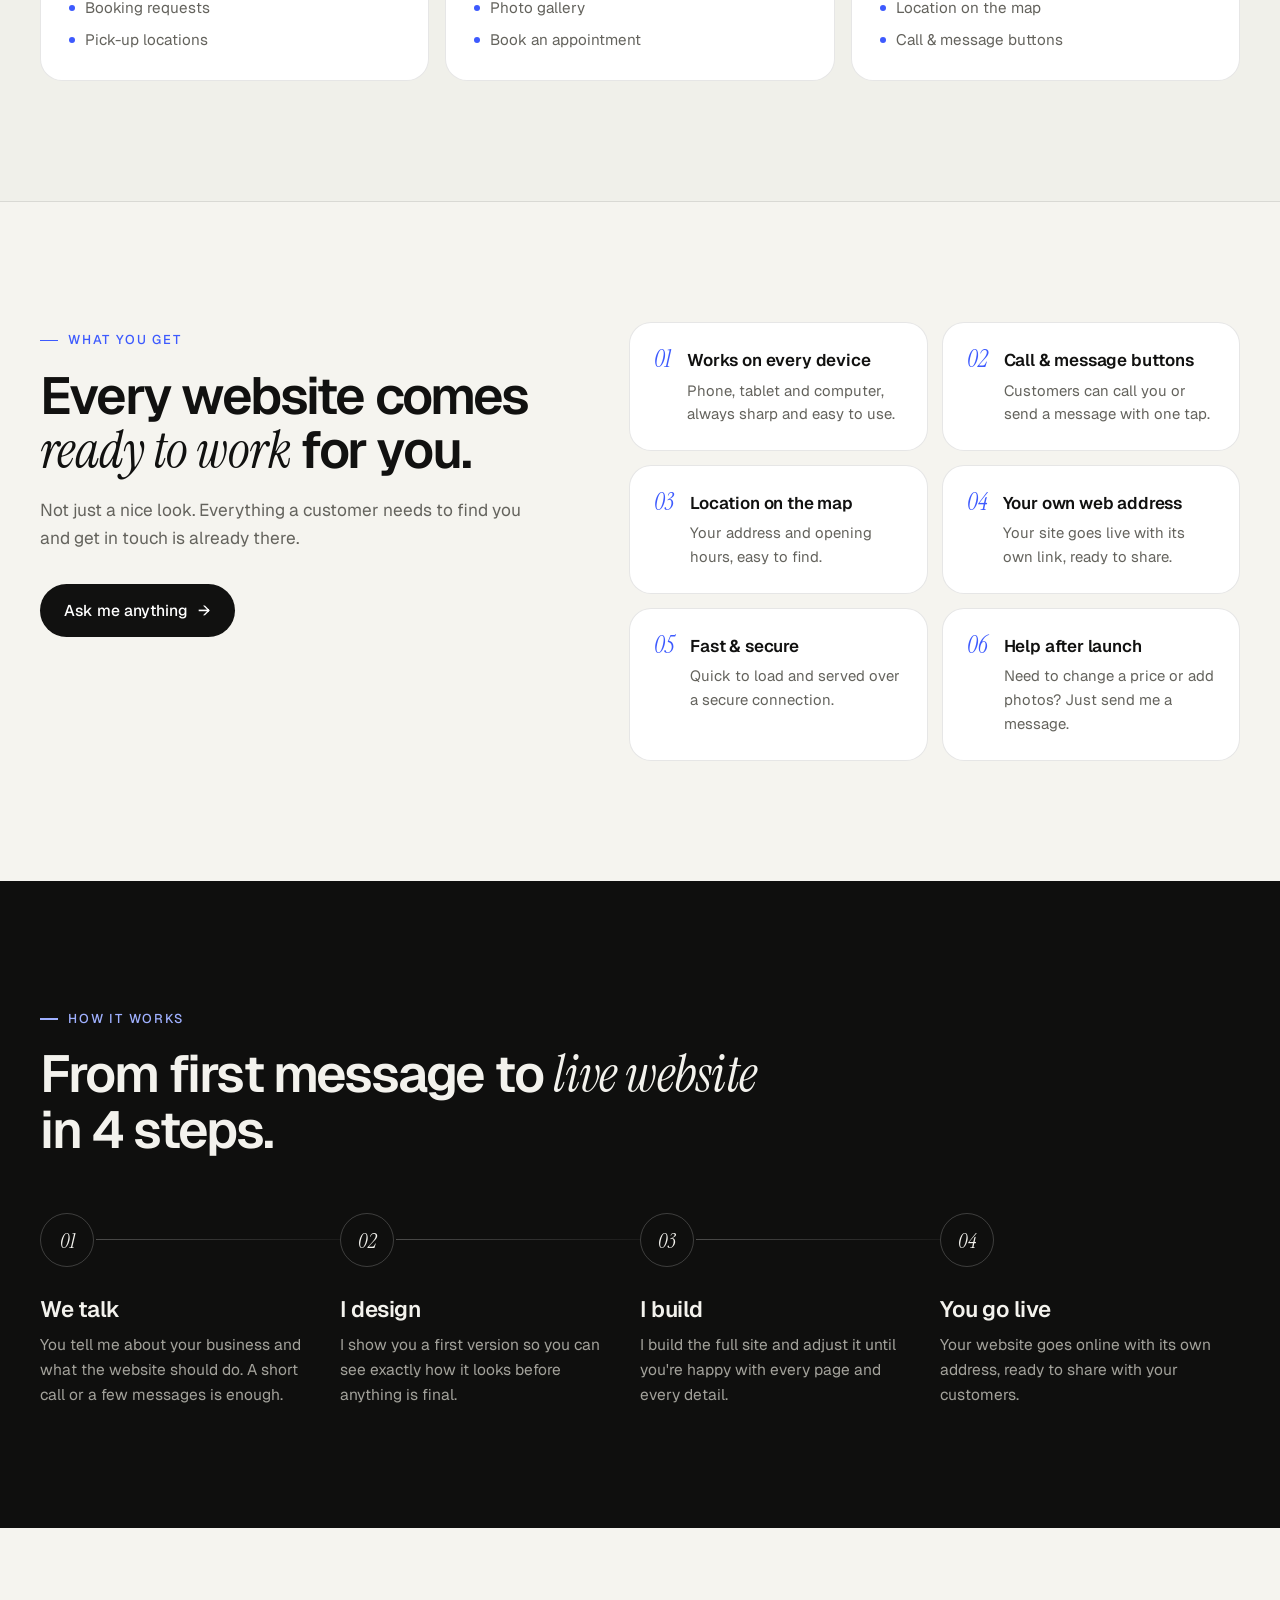
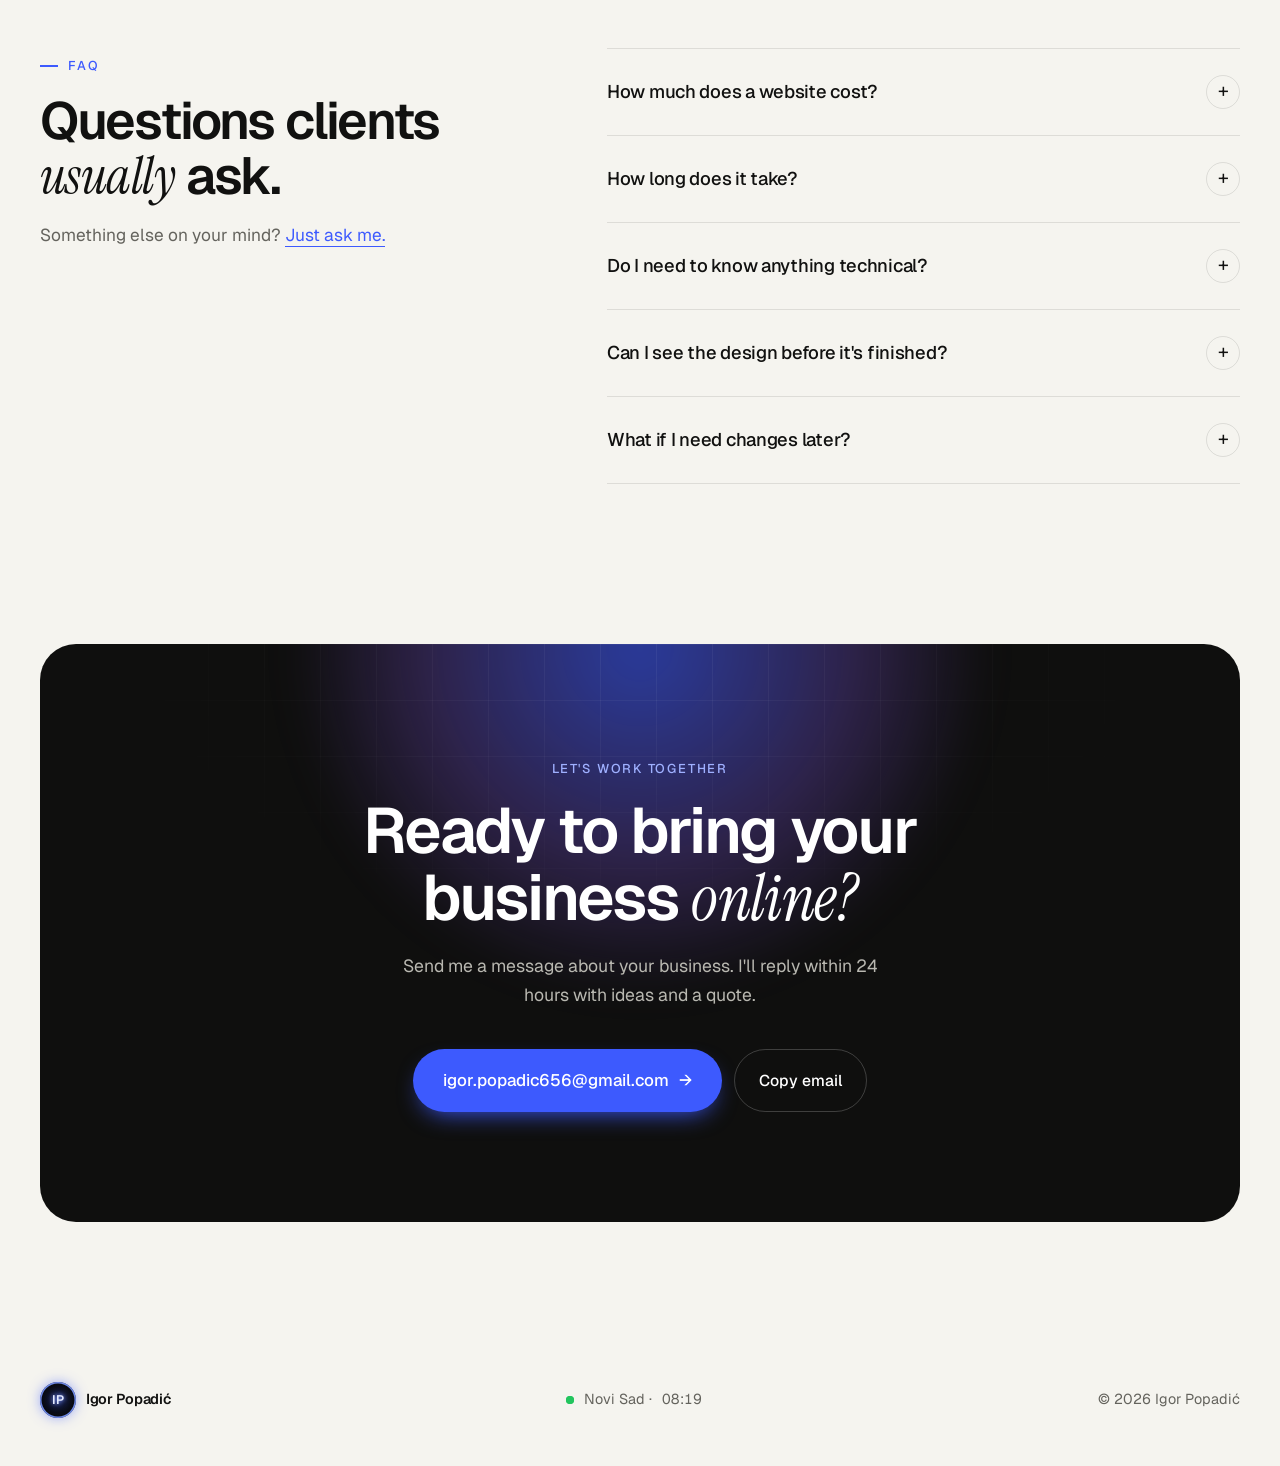
==== commit 9f201e01: "Add files via upload" ====
--- a/index.html
+++ b/index.html
@@ -3,206 +3,515 @@
 <head>
   <meta charset="UTF-8">
   <meta name="viewport" content="width=device-width, initial-scale=1.0">
-  <title>Igor Popadić – Web Developer</title>
-  <meta name="description" content="Igor Popadić – web developer building modern, fast websites for small businesses.">
+  <title>Igor Popadić – Websites for small businesses</title>
+  <meta name="description" content="Igor Popadić – web developer from Novi Sad. Modern, fast, mobile-ready websites for cafés, gyms, clinics, rent-a-car, salons and other small businesses.">
+  <meta name="theme-color" content="#f5f4ef">
+
+  <!-- Ikonica u tabu pretraživača -->
+  <link rel="icon" type="image/png" href="favicon.png">
+  <link rel="apple-touch-icon" href="apple-touch-icon.png">
+
+  <!-- Slika i tekst kad neko pošalje link (Viber, WhatsApp, Instagram, Facebook...) -->
+  <meta property="og:type" content="website">
+  <meta property="og:url" content="https://igorpopadic.com/">
+  <meta property="og:site_name" content="Igor Popadić">
+  <meta property="og:title" content="Igor Popadić – Websites for small businesses">
+  <meta property="og:description" content="Modern, fast, mobile-ready websites for cafés, gyms, clinics, rent-a-car and other small businesses.">
+  <meta property="og:image" content="https://igorpopadic.com/og-image.jpg">
+  <meta property="og:image:width" content="1200">
+  <meta property="og:image:height" content="630">
+  <meta property="og:image:alt" content="IP logo – Igor Popadić, web developer">
+  <meta name="twitter:card" content="summary_large_image">
+  <meta name="twitter:title" content="Igor Popadić – Websites for small businesses">
+  <meta name="twitter:description" content="Modern, fast, mobile-ready websites for small businesses.">
+  <meta name="twitter:image" content="https://igorpopadic.com/og-image.jpg">
   <link rel="preconnect" href="https://fonts.googleapis.com">
   <link rel="preconnect" href="https://fonts.gstatic.com" crossorigin>
-  <link href="https://fonts.googleapis.com/css2?family=Inter:wght@400;500;600;800&family=JetBrains+Mono:wght@400;500&display=swap" rel="stylesheet">
+  <link href="https://fonts.googleapis.com/css2?family=Geist:wght@400;500;600;700&family=Instrument+Serif:ital@0;1&display=swap" rel="stylesheet">
   <link rel="stylesheet" href="style.css">
 </head>
-<body>
-
-  <!-- ===== POZADINA: obojene "svjetlosti" i providne sjenke sajtova =====
-       Ovo je samo ukras, ne utiče na sadržaj. Ako ti ne treba, obriši cijeli <div class="bg">. -->
-  <div class="bg" aria-hidden="true">
-    <div class="glow g1"></div>
-    <div class="glow g2"></div>
-    <div class="glow g3"></div>
-
-    <div class="ghost w1"><i></i><b></b><b class="short"></b><span></span><span></span><span></span></div>
-    <div class="ghost w2"><i></i><b></b><b class="short"></b><span></span><span></span></div>
-    <div class="ghost w3"><i></i><b></b><b class="short"></b><span></span><span></span><span></span></div>
+<body class="intro-on">
+
+  <!-- ===================== UVOD: neon IP logo na početku =====================
+       Prikazuje se kratko kad neko prvi put otvori sajt, pa se "podigne" kao zavjesa.
+       Ako ga ne želiš, obriši cijeli <div class="intro"> i class="intro-on" sa <body>. -->
+  <div class="intro" id="intro" aria-hidden="true">
+    <div class="intro-grid"></div>
+    <div class="intro-glow"></div>
+    <div class="intro-mark"><span>IP</span></div>
+    <p class="intro-name">Igor Popadić <em>— web developer</em></p>
   </div>
-
-  <!-- ===== NAVIGACIJA (meni na vrhu) ===== -->
-  <header class="nav">
-   <div class="nav-inner">
-    <a href="#top" class="logo">IP<span>.</span></a>
-
-    <!-- Sredina menija: natpis "portfolio" programerskim slovima -->
-    <div class="nav-status">
-      <span class="prompt">~/</span><span>portfolio</span>
+  <script>
+    (function () {
+      var intro = document.getElementById("intro");
+      var seen = false;
+      try { seen = sessionStorage.getItem("introSeen") === "1"; sessionStorage.setItem("introSeen", "1"); } catch (e) {}
+      var fast = seen || matchMedia("(prefers-reduced-motion: reduce)").matches;
+      if (fast) { intro.remove(); document.body.classList.remove("intro-on"); return; }
+      setTimeout(function () { intro.classList.add("done"); document.body.classList.remove("intro-on"); }, 1900);
+      setTimeout(function () { intro.remove(); }, 3000);
+    })();
+  </script>
+
+  <!-- Traka na vrhu koja pokazuje koliko si skrolovao -->
+  <div class="progress" id="progress"></div>
+
+  <!-- Pozadina koja stalno lagano "živi" iza cijelog sajta (samo ukras) -->
+  <div class="aurora" aria-hidden="true">
+    <div class="orb o1"></div>
+    <div class="orb o2"></div>
+    <div class="orb o3"></div>
+    <div class="orb o4"></div>
+    <div class="dots-bg"></div>
+  </div>
+
+  <!-- Blagi "zrnasti" efekat preko cijelog sajta (samo ukras) -->
+  <div class="grain" aria-hidden="true"></div>
+
+  <!-- ===================== NAVIGACIJA (plutajuća "pilula") ===================== -->
+  <header class="nav" id="nav">
+    <div class="nav-pill">
+      <a href="#top" class="logo" aria-label="Igor Popadić – home">
+        <span class="logo-mark">IP</span>
+        <span class="logo-text">Igor Popadić</span>
+      </a>
+
+      <nav class="nav-links">
+        <a href="#services">Services</a>
+        <a href="#industries">Industries</a>
+        <a href="#process">Process</a>
+        <a href="#faq">FAQ</a>
+      </nav>
+
+      <a href="#contact" class="btn btn-dark btn-sm nav-cta">Start a project</a>
+
+      <!-- Dugme za meni na telefonu -->
+      <button class="menu-btn" id="menuBtn" aria-label="Open menu" aria-expanded="false" aria-controls="mobileMenu">
+        <span></span><span></span>
+      </button>
     </div>
-
-    <nav>
-      <a href="#services">Services</a>
-      <a href="#process">Process</a>
-      <a href="#projects">Projects</a>
-      <a href="#contact" class="btn btn-small">Contact</a>
+  </header>
+
+  <!-- ===================== MENI NA TELEFONU ===================== -->
+  <div class="mobile-menu" id="mobileMenu" aria-hidden="true">
+    <div class="mm-glow" aria-hidden="true"></div>
+    <p class="mm-label">Menu</p>
+    <nav class="mm-links">
+      <a href="#services"><span>01</span>Services</a>
+      <a href="#industries"><span>02</span>Industries</a>
+      <a href="#process"><span>03</span>Process</a>
+      <a href="#faq"><span>04</span>FAQ</a>
+      <a href="#contact"><span>05</span>Contact</a>
     </nav>
-   </div>
-  </header>
-
-  <!-- ===== HERO (prvo što posjetilac vidi): lijevo tekst, desno "editor" ===== -->
-  <section class="hero" id="top">
-    <div class="hero-text">
-      <p class="tag"><span class="dot"></span> Available for new projects</p>
-      <h1 class="hello">Hi, I'm <strong>Igor Popadić</strong> 👋</h1>
-      <p class="subtitle">
-        Web developer &amp; student at the Faculty of Technical Sciences, Novi Sad.
-        I build modern, fast websites for small businesses.
-      </p>
-      <div class="hero-buttons">
-        <a href="#contact" class="btn">Get in touch</a>
-        <a href="#projects" class="btn btn-outline">See my work</a>
-      </div>
+    <div class="mm-bottom">
+      <p class="badge badge-dark"><span class="pulse"></span> Available for new projects</p>
+      <a href="#contact" class="btn btn-accent btn-block">Start a project <span class="arrow">→</span></a>
+      <a href="mailto:igor.popadic656@gmail.com" class="mm-mail">igor.popadic656@gmail.com</a>
     </div>
-
-    <!-- Prozor koji izgleda kao VS Code -->
-    <div class="editor" aria-hidden="true">
-      <div class="editor-bar">
-        <span class="dots"><i></i><i></i><i></i></span>
-        <span class="file">index.html</span>
-      </div>
-<pre><code><span class="ln">1</span><span class="t">&lt;section</span> <span class="a">class</span>=<span class="s">"hero"</span><span class="t">&gt;</span>
-<span class="ln">2</span>  <span class="t">&lt;h1&gt;</span>Your business, online<span class="t">&lt;/h1&gt;</span>
-<span class="ln">3</span>  <span class="t">&lt;p&gt;</span>Fast. Clean. Mobile-ready.<span class="t">&lt;/p&gt;</span>
-<span class="ln">4</span>  <span class="t">&lt;a</span> <span class="a">href</span>=<span class="s">"#contact"</span><span class="t">&gt;</span>Let's talk<span class="t">&lt;/a&gt;</span>
-<span class="ln">5</span><span class="t">&lt;/section&gt;</span>
-<span class="ln">6</span>
-<span class="ln">7</span><span class="c">// launched in days, not months</span>
-<span class="ln">8</span><span class="k">const</span> site = build(<span class="s">"your idea"</span>);
-<span class="ln">9</span>site.<span class="f">deploy</span>(); <span class="cursor">▌</span></code></pre>
+  </div>
+
+  <main>
+
+    <!-- ===================== HERO ===================== -->
+    <section class="hero" id="top">
+      <div class="hero-bg" aria-hidden="true">
+        <div class="grid-lines"></div>
+      </div>
+
+      <div class="wrap hero-grid">
+        <div class="hero-text">
+          <p class="badge"><span class="pulse"></span> Available for new projects</p>
+
+          <h1 class="split">
+            <span class="w">Websites</span> <span class="w">that</span> <span class="w">make</span>
+            <span class="w">your</span> <span class="w">business</span>
+            <em class="w gradient-text">look its best.</em>
+          </h1>
+
+          <p class="lead">
+            I'm Igor, a web developer from Novi Sad. I build clean, fast websites for
+            cafés, gyms, clinics, rent-a-car and other small businesses, so customers
+            can find you, trust you and contact you in one tap.
+          </p>
+
+          <div class="hero-actions">
+            <a href="#contact" class="btn btn-accent btn-shine">Get a free quote <span class="arrow">→</span></a>
+            <a href="#services" class="btn btn-ghost">What I do</a>
+          </div>
+
+          <ul class="hero-points">
+            <li><span class="check">✓</span> Looks great on every phone</li>
+            <li><span class="check">✓</span> Reply within 24 hours</li>
+            <li><span class="check">✓</span> See the design before paying</li>
+          </ul>
+        </div>
+
+        <!-- Desno: ilustracija sajta na laptopu i telefonu (napravljena u CSS-u) -->
+        <div class="hero-visual" aria-hidden="true">
+          <div class="browser">
+            <div class="browser-bar">
+              <span class="dots"><i></i><i></i><i></i></span>
+              <span class="url">🔒 yourbusiness.com</span>
+            </div>
+            <div class="site">
+              <div class="site-nav"><span class="s-logo"></span><span class="s-links"><i></i><i></i><i></i></span><span class="s-btn"></span></div>
+              <div class="site-hero">
+                <div class="site-copy">
+                  <span class="s-line w80"></span>
+                  <span class="s-line w60"></span>
+                  <span class="s-line thin w70"></span>
+                  <span class="s-line thin w50"></span>
+                  <span class="s-cta"></span>
+                </div>
+                <div class="site-img"></div>
+              </div>
+              <div class="site-cards"><span></span><span></span><span></span></div>
+            </div>
+          </div>
+
+          <div class="phone">
+            <div class="phone-screen">
+              <div class="p-img"></div>
+              <span class="s-line w80"></span>
+              <span class="s-line thin w60"></span>
+              <span class="p-btn">Call now</span>
+              <span class="p-btn p-btn-2">Book online</span>
+              <div class="p-map"><span>📍</span><i></i></div>
+            </div>
+          </div>
+
+          <div class="float-card fc-1">
+            <span class="fc-icon">📩</span>
+            <div><strong>New inquiry</strong><small>from your website · now</small></div>
+          </div>
+          <div class="float-card fc-2">
+            <span class="fc-icon">⚡</span>
+            <div><strong>Loads in a blink</strong><small>on any phone</small></div>
+          </div>
+        </div>
+      </div>
+    </section>
+
+    <!-- ===================== TRAKA ===================== -->
+    <div class="marquee" aria-hidden="true">
+      <div class="marquee-track">
+        <span>Cafés</span><span>Restaurants</span><span>Gyms</span><span>Dental clinics</span>
+        <span>Rent-a-car</span><span>Beauty salons</span><span>Local shops</span><span>Kids' playrooms</span>
+        <span>Cafés</span><span>Restaurants</span><span>Gyms</span><span>Dental clinics</span>
+        <span>Rent-a-car</span><span>Beauty salons</span><span>Local shops</span><span>Kids' playrooms</span>
+      </div>
     </div>
-  </section>
-
-  <!-- ===== TEHNOLOGIJE (traka s alatima koje koristiš) ===== -->
-  <div class="stack">
-    <span>HTML5</span>
-    <span>CSS3</span>
-    <span>JavaScript</span>
-    <span>Python</span>
-    <span>Git &amp; GitHub</span>
-    <span>Responsive design</span>
-  </div>
-
-  <!-- ===== USLUGE (šta nudiš) ===== -->
-  <section id="services">
-    <div class="section-head">
-      <p class="eyebrow">// services</p>
-      <h2>What I can do for you</h2>
+
+    <!-- ===================== USLUGE (bento raspored) ===================== -->
+    <section class="section" id="services">
+      <div class="wrap">
+        <div class="section-head">
+          <p class="eyebrow">Services</p>
+          <h2>Everything you need to be <em>online</em>, explained simply.</h2>
+          <p class="section-sub">No tech talk. You tell me what your business needs, and I take care of the rest.</p>
+        </div>
+
+        <div class="bento">
+          <article class="tile tile-big spot reveal">
+            <span class="tile-tag">Most popular</span>
+            <div class="tile-icon"><svg viewBox="0 0 24 24"><path d="M3 21h18M5 21V8l7-5 7 5v13"/><path d="M9 21v-6h6v6"/></svg></div>
+            <h3>Business website</h3>
+            <p>A complete site for your business: who you are, what you offer, prices, gallery, location and contact. Everything a customer wants to know before they call.</p>
+            <div class="mini-pages" aria-hidden="true">
+              <span>Home</span><span>Menu / Prices</span><span>Gallery</span><span>Contact</span>
+            </div>
+          </article>
+
+          <article class="tile spot reveal">
+            <div class="tile-icon"><svg viewBox="0 0 24 24"><rect x="3" y="4" width="18" height="16" rx="2"/><path d="M3 9h18M8 14h8"/></svg></div>
+            <h3>Landing page</h3>
+            <p>One clean page that presents your business and turns visitors into calls and messages. A great place to start.</p>
+            <div class="mini-pages" aria-hidden="true"><span>📞 Call</span><span>💬 Message</span><span>📍 Find us</span></div>
+          </article>
+
+          <article class="tile spot reveal">
+            <div class="tile-icon"><svg viewBox="0 0 24 24"><rect x="3" y="5" width="18" height="16" rx="2"/><path d="M3 10h18M8 3v4M16 3v4"/><path d="m9 15 2 2 4-4"/></svg></div>
+            <h3>Online booking</h3>
+            <p>Customers pick a service, day and time, or send a reservation request, straight from the website.</p>
+          </article>
+
+          <article class="tile tile-dark spot reveal">
+            <div class="tile-icon"><svg viewBox="0 0 24 24"><rect x="7" y="2" width="10" height="20" rx="2.5"/><path d="M11 18h2"/></svg></div>
+            <h3>Mobile-first design</h3>
+            <p>Most customers find you on their phone, so every site is designed for small screens first.</p>
+            <span class="tile-note">Included in every site</span>
+          </article>
+
+          <article class="tile spot reveal">
+            <div class="tile-icon"><svg viewBox="0 0 24 24"><path d="M21 12a9 9 0 1 1-3-6.7"/><path d="M21 4v5h-5"/></svg></div>
+            <h3>Redesign &amp; updates</h3>
+            <p>Already have a website? I'll give it a fresh, modern look and keep your content up to date.</p>
+          </article>
+
+          <article class="tile tile-wide spot reveal">
+            <div class="tile-icon"><svg viewBox="0 0 24 24"><circle cx="12" cy="12" r="9"/><path d="M3 12h18M12 3a14 14 0 0 1 0 18M12 3a14 14 0 0 0 0 18"/></svg></div>
+            <h3>Domain &amp; going live</h3>
+            <p>I help you get your own web address and put the site online, so you don't have to deal with the technical part.</p>
+          </article>
+        </div>
+      </div>
+    </section>
+
+    <!-- ===================== ZA KOGA RADIŠ ===================== -->
+    <section class="section section-tint" id="industries">
+      <div class="wrap">
+        <div class="section-head section-head-row">
+          <div>
+            <p class="eyebrow">Industries</p>
+            <h2>Built for <em>your</em> kind of business.</h2>
+          </div>
+          <p class="section-sub">Every business is different. Here's what I usually build for each one.</p>
+        </div>
+
+        <div class="industries">
+          <article class="ind spot reveal">
+            <span class="ind-emoji">☕</span>
+            <h3>Cafés &amp; restaurants</h3>
+            <ul><li>Menu with prices</li><li>Opening hours &amp; location</li><li>Table reservations</li></ul>
+          </article>
+          <article class="ind spot reveal">
+            <span class="ind-emoji">🏋️</span>
+            <h3>Gyms &amp; fitness</h3>
+            <ul><li>Memberships &amp; prices</li><li>Training schedule</li><li>Coach profiles</li></ul>
+          </article>
+          <article class="ind spot reveal">
+            <span class="ind-emoji">🦷</span>
+            <h3>Clinics &amp; studios</h3>
+            <ul><li>Clear price list</li><li>Online appointments</li><li>Team &amp; services</li></ul>
+          </article>
+          <article class="ind spot reveal">
+            <span class="ind-emoji">🚗</span>
+            <h3>Rent-a-car</h3>
+            <ul><li>Car fleet with prices</li><li>Booking requests</li><li>Pick-up locations</li></ul>
+          </article>
+          <article class="ind spot reveal">
+            <span class="ind-emoji">💇</span>
+            <h3>Salons &amp; beauty</h3>
+            <ul><li>Services &amp; prices</li><li>Photo gallery</li><li>Book an appointment</li></ul>
+          </article>
+          <article class="ind spot reveal">
+            <span class="ind-emoji">🛍️</span>
+            <h3>Shops &amp; local services</h3>
+            <ul><li>Products or services</li><li>Location on the map</li><li>Call &amp; message buttons</li></ul>
+          </article>
+        </div>
+      </div>
+    </section>
+
+    <!-- ===================== ŠTA DOBIJA SVAKI KLIJENT ===================== -->
+    <section class="section" id="included">
+      <div class="wrap included">
+        <div class="included-text">
+          <p class="eyebrow">What you get</p>
+          <h2>Every website comes <em>ready to work</em> for you.</h2>
+          <p class="section-sub">Not just a nice look. Everything a customer needs to find you and get in touch is already there.</p>
+          <a href="#contact" class="btn btn-dark">Ask me anything <span class="arrow">→</span></a>
+        </div>
+
+        <ul class="included-list">
+          <li class="reveal"><span class="inc-num">01</span><div><strong>Works on every device</strong><p>Phone, tablet and computer, always sharp and easy to use.</p></div></li>
+          <li class="reveal"><span class="inc-num">02</span><div><strong>Call &amp; message buttons</strong><p>Customers can call you or send a message with one tap.</p></div></li>
+          <li class="reveal"><span class="inc-num">03</span><div><strong>Location on the map</strong><p>Your address and opening hours, easy to find.</p></div></li>
+          <li class="reveal"><span class="inc-num">04</span><div><strong>Your own web address</strong><p>Your site goes live with its own link, ready to share.</p></div></li>
+          <li class="reveal"><span class="inc-num">05</span><div><strong>Fast &amp; secure</strong><p>Quick to load and served over a secure connection.</p></div></li>
+          <li class="reveal"><span class="inc-num">06</span><div><strong>Help after launch</strong><p>Need to change a price or add photos? Just send me a message.</p></div></li>
+        </ul>
+      </div>
+    </section>
+
+    <!-- ===================== PROCES ===================== -->
+    <section class="section section-dark" id="process">
+      <div class="wrap">
+        <div class="section-head">
+          <p class="eyebrow">How it works</p>
+          <h2>From first message to <em>live website</em> in 4 steps.</h2>
+        </div>
+
+        <ol class="steps">
+          <li class="step reveal">
+            <span class="step-num">01</span>
+            <h3>We talk</h3>
+            <p>You tell me about your business and what the website should do. A short call or a few messages is enough.</p>
+          </li>
+          <li class="step reveal">
+            <span class="step-num">02</span>
+            <h3>I design</h3>
+            <p>I show you a first version so you can see exactly how it looks before anything is final.</p>
+          </li>
+          <li class="step reveal">
+            <span class="step-num">03</span>
+            <h3>I build</h3>
+            <p>I build the full site and adjust it until you're happy with every page and every detail.</p>
+          </li>
+          <li class="step reveal">
+            <span class="step-num">04</span>
+            <h3>You go live</h3>
+            <p>Your website goes online with its own address, ready to share with your customers.</p>
+          </li>
+        </ol>
+      </div>
+    </section>
+
+    <!-- ===================== ČESTA PITANJA ===================== -->
+    <section class="section" id="faq">
+      <div class="wrap faq-grid">
+        <div class="section-head">
+          <p class="eyebrow">FAQ</p>
+          <h2>Questions clients <em>usually</em> ask.</h2>
+          <p class="section-sub">Something else on your mind? <a href="#contact" class="link">Just ask me.</a></p>
+        </div>
+
+        <div class="faq">
+          <details>
+            <summary>How much does a website cost?</summary>
+            <p>It depends on how big the site is and what it needs to do. Tell me about your business and I'll send you a clear quote, with no hidden costs.</p>
+          </details>
+          <details>
+            <summary>How long does it take?</summary>
+            <p>A simple landing page can be ready in a matter of days. Bigger sites with more pages or online booking take a bit longer, and I'll give you a timeline before we start.</p>
+          </details>
+          <details>
+            <summary>Do I need to know anything technical?</summary>
+            <p>Not at all. You just send me your information, photos and logo, and I take care of everything else, including putting the site online.</p>
+          </details>
+          <details>
+            <summary>Can I see the design before it's finished?</summary>
+            <p>Yes. You get a preview of the first version so you can tell me what to change before anything is final.</p>
+          </details>
+          <details>
+            <summary>What if I need changes later?</summary>
+            <p>No problem. New prices, photos or opening hours: send me a message and I'll update it for you.</p>
+          </details>
+        </div>
+      </div>
+    </section>
+
+    <!-- ===================== KONTAKT ===================== -->
+    <section class="section" id="contact">
+      <div class="wrap">
+        <div class="cta spot">
+          <div class="cta-glow" aria-hidden="true"></div>
+          <div class="cta-grid" aria-hidden="true"></div>
+          <p class="eyebrow eyebrow-light">Let's work together</p>
+          <h2>Ready to bring your business <em>online?</em></h2>
+          <p class="cta-sub">Send me a message about your business. I'll reply within 24 hours with ideas and a quote.</p>
+          <div class="cta-actions">
+            <a href="mailto:igor.popadic656@gmail.com" class="btn btn-accent btn-lg btn-shine">igor.popadic656@gmail.com <span class="arrow">→</span></a>
+            <button class="btn btn-ghost-light" id="copyBtn" data-email="igor.popadic656@gmail.com">Copy email</button>
+          </div>
+        </div>
+      </div>
+    </section>
+
+  </main>
+
+  <footer class="footer">
+    <div class="wrap footer-inner">
+      <a href="#top" class="logo">
+        <span class="logo-mark">IP</span>
+        <span class="logo-text">Igor Popadić</span>
+      </a>
+      <span class="footer-time"><span class="pulse"></span> Novi Sad · <span id="clock">--:--</span></span>
+      <span>© <span id="year"></span> Igor Popadić</span>
     </div>
-    <div class="grid grid-4">
-      <div class="card">
-        <div class="icon">01</div>
-        <h3>Landing pages</h3>
-        <p>A clean one-page website that presents your business and turns visitors into customers.</p>
-      </div>
-      <div class="card">
-        <div class="icon">02</div>
-        <h3>Business websites</h3>
-        <p>Restaurants, salons, gyms, shops – menu, prices, gallery, location and contact in one place.</p>
-      </div>
-      <div class="card">
-        <div class="icon">03</div>
-        <h3>Mobile-first design</h3>
-        <p>Every site looks great on phones, tablets and computers – where your customers actually are.</p>
-      </div>
-      <div class="card">
-        <div class="icon">04</div>
-        <h3>Fixes &amp; updates</h3>
-        <p>Already have a website? I can update content, fix layout problems or give it a fresh look.</p>
-      </div>
-    </div>
-  </section>
-
-  <!-- ===== KAKO RADIŠ (proces u 4 koraka) ===== -->
-  <section id="process">
-    <div class="section-head">
-      <p class="eyebrow">// process</p>
-      <h2>How we'll work together</h2>
-    </div>
-    <ol class="steps">
-      <li>
-        <span class="step-num">1</span>
-        <h3>Talk</h3>
-        <p>You tell me about your business and what the site needs to do.</p>
-      </li>
-      <li>
-        <span class="step-num">2</span>
-        <h3>Design</h3>
-        <p>I show you a first version so you can see the look before anything is final.</p>
-      </li>
-      <li>
-        <span class="step-num">3</span>
-        <h3>Build</h3>
-        <p>I build the full site and adjust it until you're happy with every page.</p>
-      </li>
-      <li>
-        <span class="step-num">4</span>
-        <h3>Launch</h3>
-        <p>Your site goes live with its own link, ready to share with customers.</p>
-      </li>
-    </ol>
-  </section>
-
-  <!-- ===== PROJEKTI (ovdje dodaješ svoje radove) ===== -->
-  <section id="projects">
-    <div class="section-head">
-      <p class="eyebrow">// projects</p>
-      <h2>Recent work</h2>
-    </div>
-    <div class="grid grid-3">
-      <!-- Kad napravimo novi sajt, kopiraš jedan ovakav "card" blok i promijeniš tekst i link -->
-      <a class="card project" href="cafe/index.html" target="_blank">
-        <div class="project-preview shot">
-          <img src="cafe/img/interior.svg" alt="Sunny Side café website">
-        </div>
-        <h3>Sunny Side — Brunch café</h3>
-        <p>Menu with categories, gallery, opening hours and table reservations.</p>
-        <p class="note">Demo project – illustrations are placeholders for the client's own photos.</p>
-        <span class="soon">View site →</span>
-      </a>
-      <a class="card project" href="dental/index.html" target="_blank">
-        <div class="project-preview shot">
-          <img src="dental/img/reception.svg" alt="Lumen Dental Studio website">
-        </div>
-        <h3>Lumen — Dental studio</h3>
-        <p>Price list with categories and a 3-step online booking: treatment, day and free time slot.</p>
-        <p class="note">Demo project – illustrations are placeholders for the client's own photos.</p>
-        <span class="soon">View site →</span>
-      </a>
-      <a class="card project" href="gym/index.html" target="_blank">
-        <div class="project-preview shot">
-          <img src="gym/img/main-floor.svg" alt="FORMA gym website">
-        </div>
-        <h3>FORMA — Fitness club</h3>
-        <p>Photo gallery, clear pricing with student discount and coach profiles with training times.</p>
-        <p class="note">Demo project – illustrations are placeholders for the client's own photos.</p>
-        <span class="soon">View site →</span>
-      </a>
-    </div>
-  </section>
-
-  <!-- ===== KONTAKT ===== -->
-  <section id="contact">
-    <div class="contact-box">
-      <div>
-        <p class="eyebrow">// contact</p>
-        <h2>Let's build your website</h2>
-        <p>Tell me about your business and I'll get back to you within 24 hours.</p>
-      </div>
-      <a href="mailto:igor.popadic656@gmail.com" class="btn">igor.popadic656@gmail.com</a>
-    </div>
-  </section>
-
-  <footer>
-    <span>© <span id="year"></span> Igor Popadić</span>
-    <span>Novi Sad, Serbia</span>
   </footer>
 
+  <!-- Mala obavijest (npr. "Email copied") -->
+  <div class="toast" id="toast" role="status" aria-live="polite"></div>
+
   <script>
-    // Automatski upisuje trenutnu godinu u footer
-    document.getElementById("year").textContent = new Date().getFullYear();  </script>
+    // ===== Godina u footeru =====
+    document.getElementById("year").textContent = new Date().getFullYear();
+
+    // ===== Sat (vrijeme u Novom Sadu) u footeru =====
+    const clock = document.getElementById("clock");
+    const tick = () => clock.textContent = new Date().toLocaleTimeString("en-GB", {
+      hour: "2-digit", minute: "2-digit", timeZone: "Europe/Belgrade"
+    });
+    tick(); setInterval(tick, 30000);
+
+    // ===== Skrol: traka napretka + sjenka na meniju + aktivni link =====
+    const nav = document.getElementById("nav");
+    const progress = document.getElementById("progress");
+    const links = [...document.querySelectorAll(".nav-links a")];
+    const sections = links.map(a => document.querySelector(a.getAttribute("href")));
+    const onScroll = () => {
+      const y = window.scrollY;
+      const max = document.documentElement.scrollHeight - innerHeight;
+      progress.style.transform = `scaleX(${max > 0 ? y / max : 0})`;
+      nav.classList.toggle("scrolled", y > 10);
+      let current = -1;
+      sections.forEach((s, i) => { if (s && s.getBoundingClientRect().top < innerHeight * 0.4) current = i; });
+      links.forEach((a, i) => a.classList.toggle("active", i === current));
+    };
+    onScroll();
+    addEventListener("scroll", onScroll, { passive: true });
+
+    // ===== Meni na telefonu =====
+    const menuBtn = document.getElementById("menuBtn");
+    const mobileMenu = document.getElementById("mobileMenu");
+    const setMenu = open => {
+      document.body.classList.toggle("menu-open", open);
+      menuBtn.setAttribute("aria-expanded", open);
+      menuBtn.setAttribute("aria-label", open ? "Close menu" : "Open menu");
+      mobileMenu.setAttribute("aria-hidden", !open);
+    };
+    menuBtn.addEventListener("click", () => setMenu(!document.body.classList.contains("menu-open")));
+    mobileMenu.querySelectorAll("a").forEach(a => a.addEventListener("click", () => setMenu(false)));
+    addEventListener("keydown", e => { if (e.key === "Escape") setMenu(false); });
+
+    // ===== Naslovi sekcija: riječi izlaze jedna po jedna dok skroluješ =====
+    document.querySelectorAll("main h2").forEach(h => {
+      const words = [];
+      h.childNodes.forEach(n => {
+        if (n.nodeType === 3) n.textContent.split(/(\s+)/).forEach(t => words.push(t.trim() ? `<span class="hw"><span>${t}</span></span>` : t));
+        else words.push(`<span class="hw"><span>${n.outerHTML}</span></span>`);
+      });
+      h.innerHTML = words.join("");
+      h.querySelectorAll(".hw > span").forEach((w, i) => w.style.transitionDelay = `${i * 0.06}s`);
+      h.classList.add("reveal", "h-reveal");
+    });
+
+    // ===== Elementi se pojavljuju dok skroluješ =====
+    const io = new IntersectionObserver(entries => {
+      entries.forEach(e => { if (e.isIntersecting) { e.target.classList.add("in"); io.unobserve(e.target); } });
+    }, { threshold: 0.15 });
+    document.querySelectorAll(".reveal").forEach(el => io.observe(el));
+
+    // ===== Svjetlo koje prati miš na karticama =====
+    document.querySelectorAll(".spot").forEach(el => {
+      el.addEventListener("pointermove", e => {
+        const r = el.getBoundingClientRect();
+        el.style.setProperty("--mx", `${e.clientX - r.left}px`);
+        el.style.setProperty("--my", `${e.clientY - r.top}px`);
+      });
+    });
+
+    // ===== Laptop i telefon se blago naginju za mišem =====
+    const visual = document.querySelector(".hero-visual");
+    if (matchMedia("(hover: hover)").matches) {
+      document.querySelector(".hero").addEventListener("pointermove", e => {
+        const x = e.clientX / innerWidth - 0.5, y = e.clientY / innerHeight - 0.5;
+        visual.style.setProperty("--rx", `${-y * 6}deg`);
+        visual.style.setProperty("--ry", `${x * 8}deg`);
+      });
+    }
+
+    // ===== Dugme "Copy email" + obavijest =====
+    const toast = document.getElementById("toast");
+    const showToast = msg => {
+      toast.textContent = msg; toast.classList.add("show");
+      clearTimeout(showToast.t); showToast.t = setTimeout(() => toast.classList.remove("show"), 2200);
+    };
+    document.getElementById("copyBtn").addEventListener("click", async e => {
+      try { await navigator.clipboard.writeText(e.currentTarget.dataset.email); showToast("✓ Email copied"); }
+      catch { showToast(e.currentTarget.dataset.email); }
+    });
+  </script>
 </body>
 </html>
--- a/style.css
+++ b/style.css
@@ -1,454 +1,771 @@
-/* ===== OSNOVNE BOJE I PODEŠAVANJA =====
-   Ako hoćeš drugu boju sajta, promijeni samo --accent ispod. */
+/* =========================================================
+   IGOR POPADIĆ — PORTFOLIO
+   Boje i fontovi su ispod u :root.
+   Hoćeš drugu glavnu boju? Promijeni --accent (i --accent-2 za prelaz).
+   ========================================================= */
 :root {
-  --bg: #0b0d12;
-  --card: rgba(21, 25, 34, 0.6);
-  --border: rgba(255, 255, 255, 0.08);
-  --text: #e8eaf0;
-  --muted: #9aa3b2;
-  --accent: #4f8cff;
-  --radius: 14px;
-  --mono: "JetBrains Mono", monospace;
-}
-
-* { box-sizing: border-box; margin: 0; padding: 0; }
-
-html { scroll-behavior: smooth; }
-
+  --bg: #f5f4ef;          /* pozadina (topla bijela) */
+  --surface: #ffffff;     /* kartice */
+  --tint: #ecebe4;        /* malo tamnija pozadina sekcije */
+  --ink: #111110;         /* glavni tekst */
+  --muted: #64635d;       /* sporedni tekst */
+  --line: rgba(17, 17, 16, 0.1);
+  --accent: #3d5afe;      /* glavna boja (plava) */
+  --accent-2: #8b5cf6;    /* druga boja za prelaz (ljubičasta) */
+  --accent-soft: #e5e9ff;
+  --dark: #0f0f0e;        /* tamne sekcije */
+
+  --radius: 22px;
+  --shadow: 0 1px 2px rgba(17, 17, 16, .04), 0 12px 32px -12px rgba(17, 17, 16, .14);
+  --shadow-lg: 0 2px 4px rgba(17, 17, 16, .04), 0 30px 60px -20px rgba(17, 17, 16, .28);
+
+  --sans: "Geist", system-ui, -apple-system, "Segoe UI", sans-serif;
+  --serif: "Instrument Serif", Georgia, serif;
+  --ease: cubic-bezier(.2, .7, .2, 1);
+  --ease-out: cubic-bezier(.16, 1, .3, 1);
+}
+
+/* ===== OSNOVA ===== */
+*, *::before, *::after { box-sizing: border-box; margin: 0; padding: 0; }
+html { scroll-behavior: smooth; scroll-padding-top: 100px; }
 body {
-  font-family: "Inter", system-ui, sans-serif;
+  font-family: var(--sans);
   background: var(--bg);
-  color: var(--text);
+  color: var(--ink);
+  font-size: 17px;
   line-height: 1.6;
-}
-
+  -webkit-font-smoothing: antialiased;
+  overflow-x: hidden;
+}
+img { display: block; max-width: 100%; }
 a { color: inherit; text-decoration: none; }
-
-section {
-  max-width: 1150px;
-  margin: 0 auto;
-  padding: 64px 24px;
-}
-
-h2 { font-size: 2rem; line-height: 1.2; }
-h3 { font-size: 1.1rem; margin-bottom: 8px; }
-
-/* Naslov sekcije: mali "komentar" iznad velikog naslova */
-.section-head { margin-bottom: 32px; }
-.eyebrow {
-  font-family: var(--mono);
-  font-size: 0.85rem;
-  color: var(--accent);
-  margin-bottom: 8px;
-}
-
-/* ===== POZADINA (svjetlosti + sjenke sajtova) ===== */
-.bg {
-  position: fixed;
-  inset: 0;
-  z-index: -1;          /* stoji iza svega */
-  overflow: hidden;
-  pointer-events: none; /* ne smeta klikovima */
-}
-
-/* Obojene mrlje svjetlosti */
-.glow {
-  position: absolute;
-  border-radius: 50%;
-  filter: blur(110px);
-  opacity: 0.35;
-  animation: float 18s ease-in-out infinite alternate;
-}
-.g1 { width: 520px; height: 520px; background: #4f8cff; top: -120px; left: -100px; }
-.g2 { width: 460px; height: 460px; background: #8b5cf6; top: 35%; right: -140px; animation-delay: -6s; }
-.g3 { width: 400px; height: 400px; background: #06b6d4; bottom: -140px; left: 25%; opacity: 0.22; animation-delay: -12s; }
-
-/* Providni "prozori" sajtova */
-.ghost {
-  position: absolute;
-  width: 360px;
-  height: 240px;
-  border: 1px solid rgba(255, 255, 255, 0.07);
-  border-radius: 12px;
-  background: rgba(255, 255, 255, 0.02);
-  padding: 34px 22px 22px;
-  opacity: 0.7;
-  animation: drift 22s ease-in-out infinite alternate;
-}
-.ghost i {
-  position: absolute;
-  top: 12px; left: 14px;
-  width: 8px; height: 8px;
-  border-radius: 50%;
-  background: rgba(255, 255, 255, 0.15);
-  box-shadow: 14px 0 rgba(255, 255, 255, 0.15), 28px 0 rgba(255, 255, 255, 0.15);
-}
-.ghost b {
-  display: block;
-  height: 14px;
-  width: 70%;
-  margin-bottom: 10px;
-  border-radius: 4px;
-  background: rgba(255, 255, 255, 0.08);
-}
-.ghost b.short { width: 45%; margin-bottom: 18px; }
-.ghost span {
-  display: inline-block;
-  width: 29%;
-  height: 70px;
-  margin-right: 3%;
-  border-radius: 6px;
-  background: rgba(79, 140, 255, 0.09);
-}
-.w1 { top: 55%; left: -80px; transform: rotate(-8deg); width: 300px; height: 200px; }
-.w2 { top: 8%;  left: 38%;  transform: rotate(4deg); width: 240px; height: 160px; opacity: 0.4; animation-delay: -7s; }
-.w3 { bottom: 4%; right: 6%; transform: rotate(-5deg); animation-delay: -14s; }
-
-@keyframes float { to { transform: translate(60px, 40px) scale(1.1); } }
-@keyframes drift { to { translate: 0 -30px; } }
-
-/* ===== NAVIGACIJA ===== */
-.nav {
-  position: sticky;
-  top: 0;
-  z-index: 10;
-  background: rgba(11, 13, 18, 0.7);
-  backdrop-filter: blur(12px);
-  border-bottom: 1px solid var(--border);
-}
-/* meni ide preko cijele širine: lijevo logo, sredina terminal, desno linkovi */
-.nav-inner {
-  padding: 16px 32px;
-  display: grid;
-  grid-template-columns: 1fr auto 1fr; /* lijevo logo, sredina status, desno meni */
-  align-items: center;
-  gap: 20px;
-}
-.nav-inner nav { justify-self: end; }
-.nav-status {
-  display: flex;
-  align-items: center;
-  gap: 2px;
-  font-family: var(--mono);
-  font-size: 0.8rem;
-  color: var(--muted);
-  padding: 6px 14px;
-  border: 1px solid var(--border);
-  border-radius: 999px;
-  background: rgba(255, 255, 255, 0.03);
-}
-.nav-status .prompt { color: var(--accent); }
-.nav-status span:nth-child(2) { color: var(--text); }
-.logo { font-weight: 800; font-size: 1.4rem; }
-.logo span { color: var(--accent); }
-.nav nav { display: flex; gap: 24px; align-items: center; }
-.nav nav a { color: var(--muted); font-weight: 500; }
-.nav nav a:hover { color: var(--text); }
+button { font: inherit; cursor: pointer; border: 0; background: none; color: inherit; }
+::selection { background: var(--accent); color: #fff; }
+:focus-visible { outline: 2px solid var(--accent); outline-offset: 3px; border-radius: 6px; }
+
+.wrap { width: min(1200px, 100% - 48px); margin-inline: auto; }
+
+h1, h2, h3 { font-weight: 600; letter-spacing: -0.035em; line-height: 1.05; }
+h2 { font-size: clamp(2rem, 4.2vw, 3.25rem); }
+h3 { font-size: 1.2rem; letter-spacing: -0.02em; line-height: 1.25; }
+h1 em, h2 em { font-family: var(--serif); font-style: italic; font-weight: 400; letter-spacing: -0.01em; }
+
+.link { color: var(--accent); border-bottom: 1px solid currentColor; }
+
+/* Tekst sa prelazom boja koji se lagano pomjera */
+.gradient-text {
+  background: linear-gradient(90deg, var(--accent), var(--accent-2), #ff7a59, var(--accent));
+  background-size: 300% 100%;
+  -webkit-background-clip: text; background-clip: text;
+  color: transparent;
+  animation: gradientMove 8s linear infinite;
+  padding-right: .08em;
+}
+
+/* ===== TRAKA NAPRETKA + ZRNO ===== */
+.progress {
+  position: fixed; top: 0; left: 0; right: 0; height: 3px; z-index: 200;
+  background: linear-gradient(90deg, var(--accent), var(--accent-2));
+  transform-origin: 0 50%; transform: scaleX(0);
+}
+.grain {
+  position: fixed; inset: 0; z-index: 150; pointer-events: none; opacity: .045;
+  background-image: url("data:image/svg+xml,%3Csvg xmlns='http://www.w3.org/2000/svg' width='160' height='160'%3E%3Cfilter id='n'%3E%3CfeTurbulence type='fractalNoise' baseFrequency='.9' numOctaves='3' stitchTiles='stitch'/%3E%3C/filter%3E%3Crect width='100%25' height='100%25' filter='url(%23n)'/%3E%3C/svg%3E");
+}
+
+/* ===== UVOD (neon IP logo na početku) ===== */
+.intro {
+  position: fixed; inset: 0; z-index: 1000;
+  display: flex; flex-direction: column; align-items: center; justify-content: center; gap: 30px;
+  background: #07080c; color: #fff;
+  clip-path: inset(0 0 0 0);
+  transition: clip-path 1s cubic-bezier(.76, 0, .24, 1);
+}
+.intro.done { clip-path: inset(0 0 100% 0); }
+.intro-grid {
+  position: absolute; inset: 0;
+  background-image: linear-gradient(rgba(255,255,255,.06) 1px, transparent 1px), linear-gradient(90deg, rgba(255,255,255,.06) 1px, transparent 1px);
+  background-size: 48px 48px;
+  mask-image: radial-gradient(ellipse 55% 60% at 50% 50%, #000, transparent 75%);
+  -webkit-mask-image: radial-gradient(ellipse 55% 60% at 50% 50%, #000, transparent 75%);
+}
+.intro-glow {
+  position: absolute; left: 50%; top: 50%; width: 900px; height: 900px; transform: translate(-50%, -50%);
+  background: radial-gradient(circle, rgba(61, 90, 254, .5), rgba(139, 92, 246, .16) 35%, transparent 60%);
+  animation: introGlow 1.9s ease-out both;
+}
+.intro-mark {
+  position: relative; display: grid; place-items: center;
+  width: clamp(150px, 30vw, 210px); aspect-ratio: 1; border-radius: 50%;
+  background: #0b0c12;
+  box-shadow: 0 0 0 2px rgba(120,150,255,.9), 0 0 30px 6px rgba(61,90,254,.7), 0 0 90px 20px rgba(61,90,254,.45), inset 0 0 40px rgba(61,90,254,.5);
+  animation: introMark 1.2s cubic-bezier(.16, 1, .3, 1) both;
+}
+.intro-mark span {
+  font-family: var(--sans); font-size: clamp(64px, 13vw, 94px); font-weight: 600; letter-spacing: -0.04em;
+  color: #dfe6ff;
+  text-shadow: 0 0 8px #8fa6ff, 0 0 22px #3d5afe, 0 0 48px #3d5afe, 0 0 90px #3d5afe;
+  animation: neonOn 1.2s .2s linear both;
+}
+.intro-name {
+  position: relative; font-size: clamp(1.2rem, 4vw, 1.7rem); font-weight: 600; letter-spacing: -0.03em;
+  animation: rise .9s .55s cubic-bezier(.16, 1, .3, 1) both;
+}
+.intro-name em { font-family: var(--serif); font-weight: 400; color: #9fb0ff; letter-spacing: 0; }
+
+/* Dok traje uvod, animacije na vrhu čekaju */
+.intro-on { overflow: hidden; }
+.intro-on .hero *, .intro-on .hero-visual { animation-play-state: paused !important; }
+
+@keyframes introMark { from { opacity: 0; transform: scale(.6); } to { opacity: 1; transform: none; } }
+@keyframes introGlow { from { opacity: 0; transform: translate(-50%, -50%) scale(.5); } to { opacity: 1; transform: translate(-50%, -50%) scale(1); } }
+@keyframes neonOn {
+  0% { opacity: 0; } 10% { opacity: 1; } 14% { opacity: .2; } 22% { opacity: 1; } 26% { opacity: .35; } 34%, 100% { opacity: 1; }
+}
+
+/* ===== POZADINA KOJA STALNO LAGANO SE POMJERA ===== */
+.aurora { position: fixed; inset: 0; z-index: -1; overflow: hidden; pointer-events: none; }
+.orb { position: absolute; border-radius: 50%; will-change: transform; }
+.o1 { width: 70vmax; height: 70vmax; top: -30vmax; right: -25vmax;
+  background: radial-gradient(circle, rgba(61, 90, 254, .3), transparent 60%);
+  animation: orb1 28s ease-in-out infinite alternate; }
+.o2 { width: 60vmax; height: 60vmax; bottom: -30vmax; left: -25vmax;
+  background: radial-gradient(circle, rgba(255, 150, 90, .26), transparent 60%);
+  animation: orb2 34s ease-in-out infinite alternate; }
+.o3 { width: 50vmax; height: 50vmax; top: 30%; left: 35%;
+  background: radial-gradient(circle, rgba(139, 92, 246, .2), transparent 60%);
+  animation: orb3 40s ease-in-out infinite alternate; }
+.o4 { width: 40vmax; height: 40vmax; top: 55%; right: -10vmax;
+  background: radial-gradient(circle, rgba(34, 197, 220, .1), transparent 60%);
+  animation: orb2 46s ease-in-out infinite alternate-reverse; }
+.dots-bg {
+  position: absolute; inset: 0;
+  background-image: radial-gradient(rgba(17, 17, 16, .13) 1px, transparent 1.2px);
+  background-size: 26px 26px;
+  mask-image: radial-gradient(ellipse 80% 70% at 50% 40%, #000 20%, transparent 80%);
+  -webkit-mask-image: radial-gradient(ellipse 80% 70% at 50% 40%, #000 20%, transparent 80%);
+  animation: dotsMove 60s linear infinite;
+}
 
 /* ===== DUGMAD ===== */
 .btn {
-  display: inline-block;
-  background: var(--accent);
-  color: #fff !important;
-  padding: 13px 26px;
+  position: relative; overflow: hidden;
+  display: inline-flex; align-items: center; justify-content: center; gap: 10px;
+  padding: 14px 24px;
   border-radius: 999px;
-  font-weight: 600;
-  transition: transform 0.2s, box-shadow 0.2s;
-}
-.btn:hover {
-  transform: translateY(-2px);
-  box-shadow: 0 8px 24px rgba(79, 140, 255, 0.35);
-}
-.btn-small { padding: 8px 18px; }
-.btn-outline {
-  background: rgba(255, 255, 255, 0.03);
-  border: 1px solid #2b3245;
-}
-
-/* ===== HERO: dvije kolone ===== */
-.hero {
-  display: grid;
-  grid-template-columns: 1.1fr 1fr;
-  gap: 48px;
-  align-items: center;
-  padding-top: 90px;
-  padding-bottom: 60px;
-}
-.tag {
-  display: inline-flex;
-  align-items: center;
-  gap: 8px;
-  color: #4ade80;
-  background: rgba(74, 222, 128, 0.1);
-  padding: 6px 14px;
+  font-weight: 500; font-size: 0.98rem;
+  white-space: nowrap;
+  transition: transform .25s var(--ease), background .25s, box-shadow .25s, color .25s;
+}
+.btn:hover { transform: translateY(-2px); }
+.btn:active { transform: translateY(0) scale(.98); }
+.btn .arrow { transition: transform .25s var(--ease); }
+.btn:hover .arrow { transform: translateX(4px); }
+
+.btn-accent { background: var(--accent); color: #fff; box-shadow: 0 10px 24px -10px var(--accent); }
+.btn-accent:hover { box-shadow: 0 16px 30px -10px var(--accent); }
+.btn-dark { background: var(--ink); color: #fff; }
+.btn-ghost { border: 1px solid var(--line); background: rgba(255,255,255,.6); backdrop-filter: blur(6px); }
+.btn-ghost:hover { background: #fff; }
+.btn-ghost-light { border: 1px solid rgba(255,255,255,.2); color: #fff; }
+.btn-ghost-light:hover { background: rgba(255,255,255,.08); }
+.btn-sm { padding: 10px 18px; font-size: .9rem; }
+.btn-lg { padding: 18px 30px; font-size: 1.05rem; }
+.btn-block { width: 100%; }
+
+/* Odsjaj koji pređe preko dugmeta */
+.btn-shine::after {
+  content: ""; position: absolute; top: 0; bottom: 0; left: -60%; width: 40%;
+  background: linear-gradient(100deg, transparent, rgba(255,255,255,.45), transparent);
+  transform: skewX(-20deg);
+  animation: shine 4.5s ease-in-out infinite;
+}
+
+/* ===== BEDŽ "Available" ===== */
+.badge {
+  display: inline-flex; align-items: center; gap: 10px;
+  padding: 7px 14px 7px 12px;
+  border: 1px solid var(--line); border-radius: 999px;
+  background: rgba(255,255,255,.7); backdrop-filter: blur(6px);
+  font-size: .88rem; color: var(--muted);
+}
+.badge-dark { background: rgba(255,255,255,.06); border-color: rgba(255,255,255,.12); color: #c9c8c1; }
+.pulse { width: 8px; height: 8px; border-radius: 50%; background: #22c55e; position: relative; flex-shrink: 0; }
+.pulse::after { content: ""; position: absolute; inset: 0; border-radius: 50%; background: #22c55e; animation: pulse 2s infinite; }
+
+/* ===== NAVIGACIJA (plutajuća pilula) ===== */
+.nav { position: fixed; top: 14px; left: 0; right: 0; z-index: 100; padding: 0 16px; }
+.nav-pill {
+  display: flex; align-items: center; justify-content: space-between; gap: 20px;
+  max-width: 1120px; margin: 0 auto;
+  padding: 8px 8px 8px 10px;
   border-radius: 999px;
-  font-size: 0.9rem;
-  margin-bottom: 20px;
-}
-.dot {
-  width: 8px; height: 8px;
-  border-radius: 50%;
-  background: #4ade80;
-  animation: pulse 2s infinite;
-}
-@keyframes pulse {
-  0%   { box-shadow: 0 0 0 0 rgba(74, 222, 128, 0.6); }
-  100% { box-shadow: 0 0 0 10px rgba(74, 222, 128, 0); }
-}
-/* "Hi, I'm Igor Popadić" — mala slova, ime malo deblje */
-.hero h1.hello {
-  font-size: 1.9rem;
-  font-weight: 400;
-  line-height: 1.3;
-  color: var(--text);
-  background: none;
-  -webkit-background-clip: initial;
-  background-clip: initial;
-  margin-bottom: 14px;
-}
-.hello strong {
-  font-weight: 700;
-  color: var(--text);
-}
-.hero h1 {
-  font-size: clamp(2.6rem, 6vw, 4.6rem);
-  font-weight: 800;
-  line-height: 1.05;
-  background: linear-gradient(90deg, #fff, var(--accent));
-  -webkit-background-clip: text;
-  background-clip: text;
-  color: transparent;
-}
-.subtitle {
-  font-size: 1.5rem;
-  line-height: 1.5;
-  color: var(--muted);
-  max-width: 560px;
-  margin: 0 0 32px;
-}
-.hero-buttons { display: flex; gap: 12px; flex-wrap: wrap; }
-
-/* ===== EDITOR PROZOR (kao VS Code) ===== */
-.editor {
-  background: rgba(15, 18, 26, 0.85);
-  border: 1px solid var(--border);
+  border: 1px solid transparent;
+  transition: background .35s, box-shadow .35s, border-color .35s, max-width .5s var(--ease-out);
+}
+.nav.scrolled .nav-pill {
+  max-width: 980px;
+  background: rgba(255, 255, 255, .72);
+  backdrop-filter: saturate(180%) blur(16px);
+  -webkit-backdrop-filter: saturate(180%) blur(16px);
+  border-color: rgba(255,255,255,.8);
+  box-shadow: 0 8px 30px -12px rgba(17,17,16,.2), 0 0 0 1px var(--line);
+}
+
+.logo { display: inline-flex; align-items: center; gap: 10px; font-weight: 600; letter-spacing: -0.02em; }
+.logo-mark {
+  display: grid; place-items: center;
+  width: 36px; height: 36px; border-radius: 50%;
+  background: radial-gradient(circle, #141a3a, #07080c 70%);
+  color: #e3e9ff;
+  font-size: .78rem; font-weight: 600; letter-spacing: -0.02em;
+  text-shadow: 0 0 4px #8fa6ff, 0 0 10px #3d5afe;
+  box-shadow: inset 0 0 0 1.5px rgba(120, 150, 255, .9), 0 0 14px -2px rgba(61, 90, 254, .7);
+  transition: transform .5s var(--ease-out), box-shadow .4s;
+}
+.logo:hover .logo-mark { box-shadow: inset 0 0 0 1.5px rgba(150, 175, 255, 1), 0 0 22px 0 rgba(61, 90, 254, .9); }
+.logo:hover .logo-mark { transform: rotate(-12deg) scale(1.06); }
+
+.nav-links { display: flex; align-items: center; gap: 4px; font-size: .93rem; }
+.nav-links a {
+  padding: 8px 14px; border-radius: 999px; color: var(--muted);
+  transition: color .2s, background .2s;
+}
+.nav-links a:hover { color: var(--ink); background: rgba(17,17,16,.05); }
+.nav-links a.active { color: var(--ink); background: rgba(17,17,16,.07); }
+
+.menu-btn { display: none; position: relative; width: 44px; height: 44px; border-radius: 50%; background: var(--ink); z-index: 120; }
+.menu-btn span {
+  position: absolute; left: 14px; right: 14px; height: 1.5px; background: #fff; border-radius: 2px;
+  transition: transform .45s var(--ease-out), top .45s var(--ease-out);
+}
+.menu-btn span:first-child { top: 18px; }
+.menu-btn span:last-child { top: 25px; }
+.menu-open .menu-btn { background: #fff; }
+.menu-open .menu-btn span { background: var(--ink); }
+.menu-open .menu-btn span:first-child { top: 21.5px; transform: rotate(45deg); }
+.menu-open .menu-btn span:last-child { top: 21.5px; transform: rotate(-45deg); }
+
+/* ===== MENI NA TELEFONU (otvara se kao krug iz dugmeta) ===== */
+.mobile-menu {
+  position: fixed; inset: 0; z-index: 90;
+  display: flex; flex-direction: column;
+  padding: 110px 28px 32px;
+  background: var(--dark); color: #fff;
+  overflow: hidden;
+  clip-path: circle(0 at calc(100% - 46px) 44px);
+  transition: clip-path .7s var(--ease-out), visibility 0s .7s;
+  visibility: hidden;
+}
+.menu-open .mobile-menu {
+  clip-path: circle(150% at calc(100% - 46px) 44px);
+  transition: clip-path .7s var(--ease-out), visibility 0s;
+  visibility: visible;
+}
+.menu-open .nav-pill { background: transparent !important; box-shadow: none !important; border-color: transparent !important; }
+.menu-open .logo { color: #fff; }
+.menu-open { overflow: hidden; }
+
+.mm-glow {
+  position: absolute; width: 420px; height: 420px; right: -160px; bottom: -120px; border-radius: 50%;
+  background: radial-gradient(circle, rgba(61, 90, 254, .5), transparent 65%);
+  filter: blur(30px);
+}
+.mm-label { font-size: .78rem; text-transform: uppercase; letter-spacing: .14em; color: #8a8982; margin-bottom: 16px; }
+.mm-links { display: flex; flex-direction: column; }
+.mm-links a {
+  display: flex; align-items: baseline; gap: 16px;
+  padding: 12px 0;
+  border-bottom: 1px solid rgba(255,255,255,.08);
+  font-size: clamp(2rem, 9vw, 2.6rem); font-weight: 500; letter-spacing: -0.04em; line-height: 1.1;
+  opacity: 0; transform: translateY(24px);
+  transition: opacity .5s var(--ease-out), transform .6s var(--ease-out), color .2s;
+}
+.mm-links a span { font-family: var(--serif); font-style: italic; font-size: 1rem; color: #9fb0ff; letter-spacing: 0; }
+.mm-links a:active { color: #9fb0ff; }
+.menu-open .mm-links a { opacity: 1; transform: none; }
+.menu-open .mm-links a:nth-child(1) { transition-delay: .15s; }
+.menu-open .mm-links a:nth-child(2) { transition-delay: .2s; }
+.menu-open .mm-links a:nth-child(3) { transition-delay: .25s; }
+.menu-open .mm-links a:nth-child(4) { transition-delay: .3s; }
+.menu-open .mm-links a:nth-child(5) { transition-delay: .35s; }
+
+.mm-bottom {
+  position: relative; margin-top: auto;
+  display: flex; flex-direction: column; align-items: flex-start; gap: 16px;
+  opacity: 0; transform: translateY(16px);
+  transition: opacity .5s var(--ease-out), transform .6s var(--ease-out);
+}
+.menu-open .mm-bottom { opacity: 1; transform: none; transition-delay: .42s; }
+.mm-mail { align-self: center; color: #a3a29b; font-size: .92rem; }
+
+/* ===== HERO ===== */
+.hero { position: relative; padding: 160px 0 100px; overflow: hidden; }
+.hero-bg { position: absolute; inset: 0; z-index: -1; pointer-events: none; }
+/* hero-bg */
+.blob { position: absolute; border-radius: 50%; filter: blur(80px); opacity: .5; animation: blob 18s ease-in-out infinite alternate; }
+.b1 { width: 560px; height: 560px; right: -120px; top: -80px; background: radial-gradient(circle, rgba(61, 90, 254, .45), transparent 65%); }
+.b2 { width: 460px; height: 460px; left: -140px; bottom: -160px; background: radial-gradient(circle, rgba(255, 150, 90, .4), transparent 65%); animation-delay: -8s; }
+.grid-lines {
+  position: absolute; inset: 0;
+  background-image:
+    linear-gradient(var(--line) 1px, transparent 1px),
+    linear-gradient(90deg, var(--line) 1px, transparent 1px);
+  background-size: 64px 64px;
+  mask-image: radial-gradient(ellipse 70% 60% at 70% 30%, #000 10%, transparent 70%);
+  -webkit-mask-image: radial-gradient(ellipse 70% 60% at 70% 30%, #000 10%, transparent 70%);
+  opacity: .55;
+}
+
+.hero-grid { display: grid; grid-template-columns: 1.05fr 1fr; gap: 64px; align-items: center; }
+.hero .badge { margin-bottom: 28px; animation: rise .8s var(--ease-out) both; }
+.hero h1 { font-size: clamp(2.7rem, 6vw, 4.9rem); margin-bottom: 26px; }
+
+/* Riječi naslova izlaze jedna po jedna */
+.split .w { display: inline-block; animation: rise .9s var(--ease-out) both; }
+.split .w:nth-child(1) { animation-delay: .05s; }
+.split .w:nth-child(2) { animation-delay: .1s; }
+.split .w:nth-child(3) { animation-delay: .15s; }
+.split .w:nth-child(4) { animation-delay: .2s; }
+.split .w:nth-child(5) { animation-delay: .25s; }
+.split .w:nth-child(6) { animation-delay: .32s, 0s; animation-name: rise, gradientMove; animation-duration: .9s, 8s; animation-timing-function: var(--ease-out), linear; animation-iteration-count: 1, infinite; }
+
+.lead { font-size: 1.15rem; color: var(--muted); max-width: 540px; margin-bottom: 36px; animation: rise .9s .4s var(--ease-out) both; }
+.hero-actions { display: flex; flex-wrap: wrap; gap: 12px; margin-bottom: 40px; animation: rise .9s .5s var(--ease-out) both; }
+.hero-points { list-style: none; display: flex; flex-wrap: wrap; gap: 12px 28px; font-size: .93rem; color: var(--muted); animation: rise .9s .6s var(--ease-out) both; }
+.hero-points li { display: flex; align-items: center; gap: 8px; }
+.check {
+  display: grid; place-items: center; width: 20px; height: 20px; border-radius: 50%;
+  background: var(--accent-soft); color: var(--accent); font-size: .7rem; font-weight: 700;
+}
+
+/* --- Ilustracija: laptop + telefon (sve u CSS-u) --- */
+.hero-visual {
+  position: relative; aspect-ratio: 1 / .88;
+  perspective: 1400px;
+  animation: rise 1.1s .3s var(--ease-out) both;
+}
+.hero-visual > * { transition: transform .6s var(--ease-out); }
+
+.browser {
+  position: absolute; top: 6%; left: 0; width: 88%;
+  background: var(--surface);
+  border-radius: 18px; overflow: hidden;
+  border: 1px solid var(--line);
+  box-shadow: var(--shadow-lg);
+  transform: rotateX(var(--rx, 0deg)) rotateY(var(--ry, 0deg)) rotate(-2deg);
+}
+.browser-bar {
+  display: flex; align-items: center; gap: 14px;
+  height: 38px; padding: 0 14px;
+  background: #f7f7f5; border-bottom: 1px solid var(--line);
+}
+.dots { display: flex; gap: 6px; flex-shrink: 0; }
+.dots i { width: 10px; height: 10px; border-radius: 50%; }
+.dots i:nth-child(1) { background: #ff6159; }
+.dots i:nth-child(2) { background: #ffbd2e; }
+.dots i:nth-child(3) { background: #28c941; }
+.url {
+  flex: 1; max-width: 220px; margin-inline: auto;
+  padding: 4px 12px; border-radius: 8px; background: #fff; border: 1px solid var(--line);
+  font-size: .72rem; color: var(--muted); text-align: center;
+  white-space: nowrap; overflow: hidden; text-overflow: ellipsis;
+}
+
+/* Mini sajt unutar browsera */
+.site { padding: 16px 18px 20px; aspect-ratio: 16 / 10.4; display: flex; flex-direction: column; gap: 16px; }
+.site-nav { display: flex; align-items: center; gap: 12px; }
+.s-logo { width: 22px; height: 22px; border-radius: 7px; background: linear-gradient(135deg, var(--accent), var(--accent-2)); }
+.s-links { display: flex; gap: 8px; margin-left: auto; }
+.s-links i { width: 30px; height: 6px; border-radius: 4px; background: #e6e5df; }
+.s-btn { width: 54px; height: 20px; border-radius: 99px; background: var(--ink); }
+.site-hero { flex: 1; display: grid; grid-template-columns: 1fr 1fr; gap: 16px; align-items: center; }
+.site-copy { display: flex; flex-direction: column; gap: 8px; }
+.s-line { display: block; height: 12px; border-radius: 6px; background: var(--ink); }
+.s-line.thin { height: 6px; background: #dcdbd4; }
+.w80 { width: 80%; } .w70 { width: 70%; } .w60 { width: 60%; } .w50 { width: 50%; }
+.s-cta { margin-top: 8px; width: 46%; height: 22px; border-radius: 99px; background: var(--accent); }
+.site-img {
+  height: 100%; min-height: 110px; border-radius: 12px;
+  background:
+    radial-gradient(circle at 30% 30%, rgba(255,255,255,.6), transparent 35%),
+    linear-gradient(135deg, #ffb37a, #ff7a59 35%, var(--accent-2) 70%, var(--accent));
+  background-size: 200% 200%;
+  animation: gradientMove 10s ease-in-out infinite alternate;
+}
+.site-cards { display: grid; grid-template-columns: repeat(3, 1fr); gap: 10px; }
+.site-cards span { height: 46px; border-radius: 10px; background: #f3f2ed; border: 1px solid var(--line); }
+
+/* Telefon */
+.phone {
+  position: absolute; right: 0; bottom: 0; width: 33%;
+  aspect-ratio: 9 / 18.5;
+  border-radius: 36px; padding: 7px;
+  background: var(--ink);
+  box-shadow: var(--shadow-lg);
+  transform: rotateX(var(--rx, 0deg)) rotateY(var(--ry, 0deg)) rotate(4deg) translateZ(40px);
+}
+.phone-screen {
+  position: relative; height: 100%; border-radius: 30px; overflow: hidden;
+  background: #fff; padding: 12px 12px 14px;
+  display: flex; flex-direction: column; gap: 8px;
+}
+.phone-screen::before {
+  content: ""; position: absolute; top: 8px; left: 50%; transform: translateX(-50%);
+  width: 34%; height: 14px; border-radius: 99px; background: var(--ink); z-index: 1;
+}
+.p-img {
+  height: 38%; margin: -12px -12px 4px; border-radius: 0 0 18px 18px;
+  background: linear-gradient(160deg, var(--accent), var(--accent-2) 60%, #ff7a59);
+}
+.p-btn {
+  display: grid; place-items: center; height: 26px; border-radius: 99px;
+  background: var(--accent); color: #fff; font-size: .62rem; font-weight: 600; margin-top: 4px;
+}
+.p-btn-2 { background: #f3f2ed; color: var(--ink); margin-top: 0; }
+.p-map {
+  flex: 1; margin-top: 4px; border-radius: 12px; position: relative; overflow: hidden;
+  background:
+    linear-gradient(90deg, transparent 48%, #fff 48% 52%, transparent 52%),
+    linear-gradient(0deg, transparent 58%, #fff 58% 62%, transparent 62%),
+    #e8f0e3;
+  display: grid; place-items: center; font-size: .9rem;
+}
+
+.float-card {
+  position: absolute; display: flex; align-items: center; gap: 12px;
+  padding: 12px 16px 12px 12px;
+  background: rgba(255,255,255,.85); backdrop-filter: blur(12px); -webkit-backdrop-filter: blur(12px);
+  border: 1px solid rgba(255,255,255,.9); border-radius: 16px;
+  box-shadow: var(--shadow);
+  font-size: .85rem; line-height: 1.3;
+}
+.float-card strong { display: block; font-weight: 600; }
+.float-card small { color: var(--muted); font-size: .76rem; }
+.fc-icon { display: grid; place-items: center; width: 38px; height: 38px; border-radius: 11px; background: var(--accent-soft); font-size: 1.05rem; }
+.fc-1 { left: -5%; bottom: 12%; animation: floatB 7s ease-in-out infinite; }
+.fc-2 { right: 24%; top: -1%; animation: floatA 9s ease-in-out infinite; }
+
+/* ===== TRAKA SA VRSTAMA BIZNISA ===== */
+.marquee {
+  overflow: hidden;
+  border-block: 1px solid var(--line);
+  background: rgba(255, 255, 255, .55);
+  backdrop-filter: blur(10px); -webkit-backdrop-filter: blur(10px);
+  padding: 22px 0;
+  mask-image: linear-gradient(90deg, transparent, #000 10%, #000 90%, transparent);
+  -webkit-mask-image: linear-gradient(90deg, transparent, #000 10%, #000 90%, transparent);
+}
+.marquee-track { display: flex; width: max-content; animation: marquee 40s linear infinite; }
+.marquee:hover .marquee-track { animation-play-state: paused; }
+.marquee span {
+  display: flex; align-items: center; gap: 48px; padding-right: 48px;
+  font-family: var(--serif); font-size: 1.9rem; font-style: italic;
+  white-space: nowrap;
+}
+.marquee span::after { content: "✦"; font-family: var(--sans); font-style: normal; font-size: .9rem; color: var(--accent); }
+
+/* ===== SEKCIJE ===== */
+.section { padding: 120px 0; }
+.section-tint { background: rgba(236, 235, 228, .45); border-block: 1px solid var(--line); }
+.section-dark { background: var(--dark); color: #f3f2ed; }
+
+.section-head { max-width: 720px; margin-bottom: 56px; }
+.section-head h2 { margin-bottom: 18px; }
+.section-head-row { max-width: none; display: flex; justify-content: space-between; align-items: end; gap: 40px; }
+.section-head-row h2 { margin-bottom: 0; }
+.section-head-row .section-sub { max-width: 360px; }
+.section-sub { color: var(--muted); font-size: 1.08rem; }
+
+.eyebrow {
+  display: inline-flex; align-items: center; gap: 10px;
+  font-size: .8rem; font-weight: 500; text-transform: uppercase; letter-spacing: .14em;
+  color: var(--accent); margin-bottom: 18px;
+}
+.eyebrow::before { content: ""; width: 18px; height: 1.5px; background: currentColor; }
+.section-dark .eyebrow, .eyebrow-light { color: #9fb0ff; }
+
+/* ===== SVJETLO KOJE PRATI MIŠ ===== */
+.spot { position: relative; isolation: isolate; }
+.spot::before {
+  content: ""; position: absolute; inset: 0; border-radius: inherit; z-index: -1;
+  background: radial-gradient(380px circle at var(--mx, 50%) var(--my, 50%), rgba(61, 90, 254, .1), transparent 45%);
+  opacity: 0; transition: opacity .35s;
+  pointer-events: none;
+}
+.spot:hover::before { opacity: 1; }
+
+/* ===== USLUGE (bento) ===== */
+.bento { display: grid; grid-template-columns: repeat(3, 1fr); gap: 16px; }
+.tile {
+  display: flex; flex-direction: column;
+  padding: 30px;
+  background: var(--surface);
+  border: 1px solid var(--line);
   border-radius: var(--radius);
-  box-shadow: 0 30px 60px rgba(0, 0, 0, 0.45);
-  overflow: hidden;
-  transform: perspective(1200px) rotateY(-6deg);
-}
-.editor-bar {
-  display: flex;
-  align-items: center;
-  gap: 14px;
-  padding: 12px 16px;
-  background: rgba(255, 255, 255, 0.03);
-  border-bottom: 1px solid var(--border);
-}
-.dots { display: flex; gap: 6px; }
-.dots i { width: 11px; height: 11px; border-radius: 50%; background: #ff5f57; }
-.dots i:nth-child(2) { background: #febc2e; }
-.dots i:nth-child(3) { background: #28c840; }
-.file {
-  font-family: var(--mono);
-  font-size: 0.8rem;
-  color: var(--muted);
-}
-.editor pre {
-  padding: 18px 20px;
-  font-family: var(--mono);
-  font-size: 0.85rem;
-  line-height: 1.8;
-  overflow-x: auto;
-  color: #d4d8e2;
-}
-.ln { display: inline-block; width: 26px; color: #4a5162; user-select: none; }
-.t { color: #7aa2f7; }   /* tagovi */
-.a { color: #bb9af7; }   /* atributi */
-.s { color: #9ece6a; }   /* tekst u navodnicima */
-.c { color: #565f89; font-style: italic; } /* komentar */
-.k { color: #f7768e; }   /* ključna riječ */
-.f { color: #7dcfff; }   /* funkcija */
-.cursor { color: var(--accent); animation: blink 1s steps(1) infinite; }
-@keyframes blink { 50% { opacity: 0; } }
-
-/* ===== TRAKA S TEHNOLOGIJAMA ===== */
-.stack {
-  max-width: 1150px;
-  margin: 0 auto;
-  padding: 0 24px;
-  display: flex;
-  flex-wrap: wrap;
-  gap: 10px;
-  justify-content: center;
-}
-.stack span {
-  font-family: var(--mono);
-  font-size: 0.85rem;
-  color: var(--muted);
-  padding: 8px 16px;
-  border: 1px solid var(--border);
-  border-radius: 999px;
-  background: rgba(255, 255, 255, 0.02);
-}
-
-/* ===== KARTICE ===== */
-.grid { display: grid; gap: 18px; }
-.grid-4 { grid-template-columns: repeat(4, 1fr); }
-.grid-3 { grid-template-columns: repeat(3, 1fr); }
-
-.card {
-  background: var(--card);
-  backdrop-filter: blur(12px);
-  border: 1px solid var(--border);
+  transition: transform .4s var(--ease-out), box-shadow .4s var(--ease-out), border-color .4s;
+}
+.tile:hover { transform: translateY(-5px); box-shadow: var(--shadow-lg); border-color: transparent; }
+.tile-big, .tile-dark, .tile-wide { grid-column: span 2; }
+.tile-big { min-height: 340px; background: linear-gradient(160deg, #fff 40%, #eef1ff); }
+
+.tile-icon {
+  display: grid; place-items: center; width: 50px; height: 50px; margin-bottom: 24px;
+  border-radius: 14px; background: var(--accent-soft); color: var(--accent);
+  transition: background .3s, color .3s, transform .5s var(--ease-out);
+}
+.tile-icon svg { width: 24px; height: 24px; fill: none; stroke: currentColor; stroke-width: 1.6; stroke-linecap: round; stroke-linejoin: round; }
+.tile:hover .tile-icon { background: var(--accent); color: #fff; transform: rotate(-8deg); }
+.tile h3 { font-size: 1.35rem; margin-bottom: 10px; }
+.tile-big h3 { font-size: 1.9rem; }
+.tile p { color: var(--muted); font-size: .97rem; max-width: 520px; }
+
+.tile-tag {
+  position: absolute; top: 26px; right: 26px;
+  padding: 5px 12px; border-radius: 999px;
+  background: var(--ink); color: #fff; font-size: .75rem; font-weight: 500;
+}
+.mini-pages { display: flex; flex-wrap: wrap; gap: 8px; margin-top: auto; padding-top: 28px; }
+.mini-pages span {
+  padding: 8px 14px; border-radius: 10px;
+  background: #fff; border: 1px solid var(--line);
+  font-size: .82rem; font-weight: 500;
+  box-shadow: 0 4px 12px -6px rgba(17,17,16,.15);
+}
+
+.tile-dark { background: var(--dark); color: #fff; border-color: var(--dark); overflow: hidden; }
+.tile-dark p { color: #a3a29b; }
+.tile-dark .tile-icon { background: rgba(255,255,255,.08); color: #fff; }
+.tile-dark::after {
+  content: ""; position: absolute; right: -80px; bottom: -120px; width: 320px; height: 320px; border-radius: 50%;
+  background: radial-gradient(circle, rgba(61,90,254,.55), transparent 65%); z-index: -1;
+}
+.tile-dark.spot::before { background: radial-gradient(380px circle at var(--mx, 50%) var(--my, 50%), rgba(255,255,255,.08), transparent 45%); }
+.tile-note {
+  align-self: flex-start; margin-top: auto; padding-top: 20px;
+  font-size: .82rem; color: #9fb0ff;
+}
+
+/* ===== INDUSTRIJE ===== */
+.industries { display: grid; grid-template-columns: repeat(3, 1fr); gap: 16px; }
+.ind {
+  padding: 28px;
+  background: var(--surface);
+  border: 1px solid var(--line);
   border-radius: var(--radius);
-  padding: 24px;
-  transition: transform 0.2s, border-color 0.2s;
-}
-.card:hover { transform: translateY(-4px); border-color: var(--accent); }
-.card p { color: var(--muted); font-size: 0.95rem; }
-.icon {
-  font-family: var(--mono);
-  font-size: 0.85rem;
-  color: var(--accent);
-  margin-bottom: 14px;
-}
-
-/* ===== PROCES (4 koraka) ===== */
-.steps {
-  list-style: none;
-  display: grid;
-  grid-template-columns: repeat(4, 1fr);
-  gap: 18px;
-  counter-reset: none;
-}
-.steps li {
-  position: relative;
-  padding-top: 18px;
-  border-top: 2px solid var(--border);
-}
-.steps li:first-child { border-top-color: var(--accent); }
+  transition: transform .4s var(--ease-out), box-shadow .4s var(--ease-out);
+}
+.ind:hover { transform: translateY(-5px); box-shadow: var(--shadow-lg); }
+.ind-emoji {
+  display: grid; place-items: center; width: 54px; height: 54px; margin-bottom: 22px;
+  border-radius: 16px; background: var(--bg); font-size: 1.6rem;
+  transition: transform .5s var(--ease-out);
+}
+.ind:hover .ind-emoji { transform: scale(1.1) rotate(-6deg); }
+.ind h3 { font-size: 1.3rem; margin-bottom: 14px; }
+.ind ul { list-style: none; display: grid; gap: 8px; }
+.ind li { display: flex; align-items: center; gap: 10px; color: var(--muted); font-size: .95rem; }
+.ind li::before { content: ""; width: 6px; height: 6px; border-radius: 50%; background: var(--accent); flex-shrink: 0; }
+
+/* ===== ŠTA DOBIJAŠ ===== */
+.included { display: grid; grid-template-columns: 1fr 1.2fr; gap: 80px; align-items: start; }
+.included-text { position: sticky; top: 130px; }
+.included-text h2 { margin-bottom: 18px; }
+.included-text .section-sub { margin-bottom: 32px; }
+
+.included-list { list-style: none; display: grid; grid-template-columns: 1fr 1fr; gap: 14px; }
+.included-list li {
+  display: flex; gap: 16px;
+  padding: 24px; border-radius: var(--radius);
+  background: var(--surface); border: 1px solid var(--line);
+  transition: border-color .3s, transform .4s var(--ease-out);
+}
+.included-list li:hover { border-color: rgba(61,90,254,.4); }
+.inc-num { font-family: var(--serif); font-style: italic; font-size: 1.5rem; line-height: 1; color: var(--accent); }
+.included-list strong { display: block; font-weight: 600; margin-bottom: 4px; letter-spacing: -0.01em; }
+.included-list p { color: var(--muted); font-size: .93rem; }
+
+/* ===== PROCES ===== */
+.steps { list-style: none; display: grid; grid-template-columns: repeat(4, 1fr); }
+.step { position: relative; padding: 0 28px 0 0; }
+.step::before {
+  content: ""; position: absolute; top: 26px; left: 56px; right: 0;
+  height: 1px; background: linear-gradient(90deg, rgba(255,255,255,.25), rgba(255,255,255,.05));
+}
+.step:last-child::before { display: none; }
 .step-num {
-  display: inline-flex;
-  align-items: center;
-  justify-content: center;
-  width: 34px; height: 34px;
-  border-radius: 50%;
-  background: rgba(79, 140, 255, 0.12);
-  color: var(--accent);
-  font-family: var(--mono);
-  font-weight: 500;
-  margin-bottom: 12px;
-}
-.steps p { color: var(--muted); font-size: 0.95rem; }
-
-/* ===== PROJEKTI ===== */
-.project-preview {
-  height: 140px;
-  border-radius: 10px;
-  margin-bottom: 18px;
-  display: flex;
-  align-items: flex-end;
-  justify-content: center;
-  overflow: hidden;
-}
-.p1 { background: linear-gradient(135deg, #f97316, #b91c1c); }
-/* pravi projekat: slika sajta koja se malo uveća na hover */
-.project-preview.shot img {
-  width: 100%;
-  height: 100%;
-  object-fit: cover;
-  transition: transform 0.5s;
-}
-.project:hover .project-preview.shot img { transform: scale(1.08); }
-.p2 { background: linear-gradient(135deg, #ec4899, #7c3aed); }
-.p3 { background: linear-gradient(135deg, #22c55e, #0e7490); }
-
-/* mali "sajt" unutar slike projekta */
-.mini {
-  position: relative;
-  width: 78%;
-  height: 100px;
-  background: rgba(255, 255, 255, 0.92);
-  border-radius: 8px 8px 0 0;
-  padding: 26px 14px 0;
-}
-.mini i {
-  position: absolute;
-  top: 9px; left: 10px;
-  width: 6px; height: 6px;
-  border-radius: 50%;
-  background: #ccc;
-  box-shadow: 10px 0 #ccc, 20px 0 #ccc;
-}
-.mini b {
-  display: block;
-  height: 9px;
-  width: 65%;
-  border-radius: 3px;
-  background: #222;
-  margin-bottom: 7px;
-}
-.mini b.short { width: 40%; background: #bbb; }
-
-.card p.note {
-  margin-top: 10px;
-  font-size: 0.8rem;
-  font-style: italic;
-  opacity: 0.7;
-}
-
-.soon {
-  display: inline-block;
-  margin-top: 12px;
-  font-family: var(--mono);
-  font-size: 0.8rem;
-  color: var(--accent);
-}
-
-/* ===== KONTAKT ===== */
-.contact-box {
-  display: flex;
-  justify-content: space-between;
-  align-items: center;
-  gap: 24px;
-  flex-wrap: wrap;
-  padding: 40px;
-  border-radius: 20px;
-  border: 1px solid var(--border);
-  background: linear-gradient(135deg, rgba(79, 140, 255, 0.15), rgba(139, 92, 246, 0.12));
-  backdrop-filter: blur(12px);
-}
-.contact-box p:not(.eyebrow) { color: var(--muted); margin-top: 8px; }
-
-footer {
-  max-width: 1150px;
-  margin: 0 auto;
-  display: flex;
-  justify-content: space-between;
-  padding: 26px 24px 36px;
-  color: var(--muted);
-  border-top: 1px solid var(--border);
-  font-size: 0.9rem;
+  display: grid; place-items: center; width: 54px; height: 54px; margin-bottom: 28px;
+  border-radius: 50%; border: 1px solid rgba(255,255,255,.2);
+  font-family: var(--serif); font-style: italic; font-size: 1.3rem;
+  transition: background .3s, border-color .3s, transform .5s var(--ease-out);
+}
+.step:hover .step-num { background: var(--accent); border-color: var(--accent); transform: scale(1.08); }
+.step h3 { font-size: 1.4rem; margin-bottom: 10px; }
+.step p { color: #a3a29b; font-size: .97rem; }
+
+/* ===== FAQ ===== */
+.faq-grid { display: grid; grid-template-columns: 1fr 1.3fr; gap: 80px; align-items: start; }
+.faq { border-top: 1px solid var(--line); }
+.faq details { border-bottom: 1px solid var(--line); }
+.faq summary {
+  list-style: none; cursor: pointer;
+  display: flex; justify-content: space-between; align-items: center; gap: 24px;
+  padding: 26px 0;
+  font-size: 1.15rem; font-weight: 500; letter-spacing: -0.015em;
+  transition: color .2s;
+}
+.faq summary:hover { color: var(--accent); }
+.faq summary::-webkit-details-marker { display: none; }
+.faq summary::after {
+  content: "+"; flex-shrink: 0;
+  display: grid; place-items: center; width: 34px; height: 34px; border-radius: 50%;
+  border: 1px solid var(--line); font-size: 1.2rem; font-weight: 400; color: var(--ink);
+  transition: transform .4s var(--ease-out), background .3s, color .3s;
+}
+.faq details[open] summary::after { transform: rotate(135deg); background: var(--ink); color: #fff; border-color: var(--ink); }
+.faq details p { color: var(--muted); padding: 0 60px 26px 0; animation: fadeDown .4s var(--ease-out); }
+
+/* ===== KONTAKT (CTA) ===== */
+#contact { padding-top: 40px; }
+.cta {
+  position: relative; overflow: hidden;
+  padding: 110px 40px;
+  border-radius: 36px;
+  background: var(--dark); color: #fff;
+  text-align: center;
+}
+.cta.spot::before { background: radial-gradient(500px circle at var(--mx, 50%) var(--my, 50%), rgba(255,255,255,.07), transparent 45%); }
+.cta-glow {
+  position: absolute; width: 760px; height: 760px; left: 50%; top: -65%;
+  transform: translateX(-50%);
+  background: radial-gradient(circle, rgba(61, 90, 254, .6), rgba(139, 92, 246, .25) 40%, transparent 65%);
+  filter: blur(20px);
+  animation: breathe 8s ease-in-out infinite;
+  z-index: -1;
+}
+.cta-grid {
+  position: absolute; inset: 0; z-index: -1;
+  background-image:
+    linear-gradient(rgba(255,255,255,.06) 1px, transparent 1px),
+    linear-gradient(90deg, rgba(255,255,255,.06) 1px, transparent 1px);
+  background-size: 56px 56px;
+  mask-image: radial-gradient(ellipse 60% 70% at 50% 0%, #000, transparent 75%);
+  -webkit-mask-image: radial-gradient(ellipse 60% 70% at 50% 0%, #000, transparent 75%);
+}
+.cta .eyebrow::before { display: none; }
+.cta h2 { font-size: clamp(2.2rem, 5vw, 4rem); max-width: 760px; margin: 0 auto 20px; }
+.cta-sub { color: #b9b8b1; font-size: 1.1rem; max-width: 520px; margin: 0 auto 40px; }
+.cta-actions { display: flex; justify-content: center; flex-wrap: wrap; gap: 12px; }
+
+/* ===== FOOTER ===== */
+.footer { padding: 40px 0 48px; font-size: .9rem; color: var(--muted); }
+.footer-inner { display: flex; justify-content: space-between; align-items: center; gap: 20px; flex-wrap: wrap; }
+.footer .logo { color: var(--ink); }
+.footer-time { display: inline-flex; align-items: center; gap: 10px; font-variant-numeric: tabular-nums; }
+
+/* ===== OBAVIJEST (toast) ===== */
+.toast {
+  position: fixed; left: 50%; bottom: 28px; z-index: 300;
+  padding: 12px 20px; border-radius: 999px;
+  background: var(--ink); color: #fff; font-size: .92rem; font-weight: 500;
+  box-shadow: var(--shadow-lg);
+  transform: translate(-50%, 140%); opacity: 0;
+  transition: transform .5s var(--ease-out), opacity .3s;
+  pointer-events: none;
+}
+.toast.show { transform: translate(-50%, 0); opacity: 1; }
+
+/* ===== NASLOVI: riječi izlaze odozdo ===== */
+.h-reveal.reveal { opacity: 1; transform: none; transition-delay: 0s; }
+.hw { display: inline-block; overflow: hidden; vertical-align: top; padding: 0 .04em .14em; margin: 0 -.04em -.14em; }
+.hw > span { display: inline-block; transform: translateY(110%) rotate(4deg); transform-origin: left bottom; transition: transform 1s var(--ease-out); }
+.h-reveal.in .hw > span { transform: none; }
+
+/* ===== ANIMACIJE ===== */
+.reveal { opacity: 0; transform: translateY(28px); transition: opacity .9s var(--ease-out), transform .9s var(--ease-out); }
+.reveal.in { opacity: 1; transform: none; }
+.reveal:nth-child(2) { transition-delay: .07s; }
+.reveal:nth-child(3) { transition-delay: .14s; }
+.reveal:nth-child(4) { transition-delay: .21s; }
+.reveal:nth-child(5) { transition-delay: .28s; }
+.reveal:nth-child(6) { transition-delay: .35s; }
+
+@keyframes orb1 { 0% { transform: translate(0, 0) scale(1); } 50% { transform: translate(-18vw, 14vh) scale(1.15); } 100% { transform: translate(-8vw, 30vh) scale(.95); } }
+@keyframes orb2 { 0% { transform: translate(0, 0) scale(1); } 50% { transform: translate(20vw, -16vh) scale(1.1); } 100% { transform: translate(10vw, -32vh) scale(1.2); } }
+@keyframes orb3 { 0% { transform: translate(0, 0) scale(1); } 50% { transform: translate(-22vw, -18vh) scale(1.2); } 100% { transform: translate(14vw, 10vh) scale(.9); } }
+@keyframes dotsMove { to { background-position: 26px 52px; } }
+@keyframes rise { from { opacity: 0; transform: translateY(30px); } to { opacity: 1; transform: none; } }
+@keyframes pulse { 0% { transform: scale(1); opacity: .7; } 100% { transform: scale(2.8); opacity: 0; } }
+@keyframes marquee { to { transform: translateX(-50%); } }
+@keyframes floatA { 0%, 100% { translate: 0 0; } 50% { translate: 0 -10px; } }
+@keyframes floatB { 0%, 100% { translate: 0 0; } 50% { translate: 0 8px; } }
+@keyframes fadeDown { from { opacity: 0; transform: translateY(-6px); } to { opacity: 1; transform: none; } }
+@keyframes gradientMove { 0% { background-position: 0% 50%; } 100% { background-position: 100% 50%; } }
+@keyframes shine { 0%, 60% { left: -60%; } 100% { left: 130%; } }
+@keyframes blob { 0% { transform: translate(0, 0) scale(1); } 100% { transform: translate(-40px, 40px) scale(1.12); } }
+@keyframes breathe { 0%, 100% { opacity: .85; transform: translateX(-50%) scale(1); } 50% { opacity: 1; transform: translateX(-50%) scale(1.08); } }
+
+@media (prefers-reduced-motion: reduce) {
+  *, *::before, *::after { animation: none !important; transition: none !important; }
+    .reveal { opacity: 1; transform: none; }
+  .hw > span { transform: none; }
+  html { scroll-behavior: auto; }
 }
 
 /* ===== TABLET ===== */
-@media (max-width: 960px) {
-  .hero { grid-template-columns: 1fr; padding-top: 60px; }
-  .editor { transform: none; }
-  .nav-status { display: none; }
-  .nav-inner { grid-template-columns: 1fr auto; }
-  .grid-4, .steps { grid-template-columns: repeat(2, 1fr); }
-  .grid-3 { grid-template-columns: 1fr 1fr; }
+@media (max-width: 1024px) {
+  .hero-grid { grid-template-columns: 1fr; gap: 56px; }
+  .hero-visual { max-width: 620px; width: 100%; margin-inline: auto; }
+  .bento { grid-template-columns: 1fr 1fr; }
+  .tile-big, .tile-wide { grid-column: span 2; }
+  .tile-dark { grid-column: span 1; }
+  .industries { grid-template-columns: 1fr 1fr; }
+  .included, .faq-grid { grid-template-columns: 1fr; gap: 48px; }
+  .included-text { position: static; }
+  .steps { grid-template-columns: 1fr 1fr; gap: 48px 0; }
+  .step:nth-child(2)::before { display: none; }
+  .section-head-row { flex-direction: column; align-items: start; gap: 18px; }
 }
 
 /* ===== TELEFON ===== */
-@media (max-width: 600px) {
-  .nav-inner { padding: 12px 18px; }
-  .nav nav { gap: 14px; }
-  .nav nav a:not(.btn) { display: none; }
-  section { padding: 48px 18px; }
-  .grid-4, .grid-3, .steps { grid-template-columns: 1fr; }
-  .contact-box { padding: 28px; }
-  footer { flex-direction: column; gap: 6px; }
-}
+@media (max-width: 860px) {
+  .nav-links, .nav-cta { display: none; }
+  .menu-btn { display: block; }
+}
+
+@media (max-width: 760px) {
+  body { font-size: 16px; }
+  .wrap { width: calc(100% - 40px); }
+  .section { padding: 84px 0; }
+  .section-head { margin-bottom: 40px; }
+  .nav { top: 10px; padding: 0 10px; }
+
+  .hero { padding: 120px 0 64px; }
+  .hero-points { flex-direction: column; gap: 10px; }
+  .hero-actions .btn { flex: 1; }
+  .fc-2 { display: none; }
+  .fc-1 { left: 0; bottom: 4%; }
+  .site { padding: 12px; gap: 10px; }
+  .s-links { display: none; }
+  .site-img { min-height: 80px; }
+  .site-cards span { height: 30px; }
+
+  .marquee span { font-size: 1.4rem; gap: 32px; padding-right: 32px; }
+
+  .bento, .industries, .included-list { grid-template-columns: 1fr; }
+  .tile-big, .tile-dark, .tile-wide { grid-column: auto; }
+  .tile { padding: 26px; }
+  .tile-big { min-height: 0; }
+  .tile-big h3 { font-size: 1.6rem; }
+  .tile-tag { top: 22px; right: 22px; }
+
+  .steps { grid-template-columns: 1fr; gap: 36px; }
+  .step::before { display: none; }
+
+  .faq summary { font-size: 1.05rem; padding: 22px 0; }
+  .faq details p { padding-right: 0; }
+
+  .cta { padding: 72px 22px; border-radius: 26px; }
+  .btn-lg { font-size: .95rem; padding: 16px 22px; }
+  .footer-inner { flex-direction: column; align-items: start; }
+}
